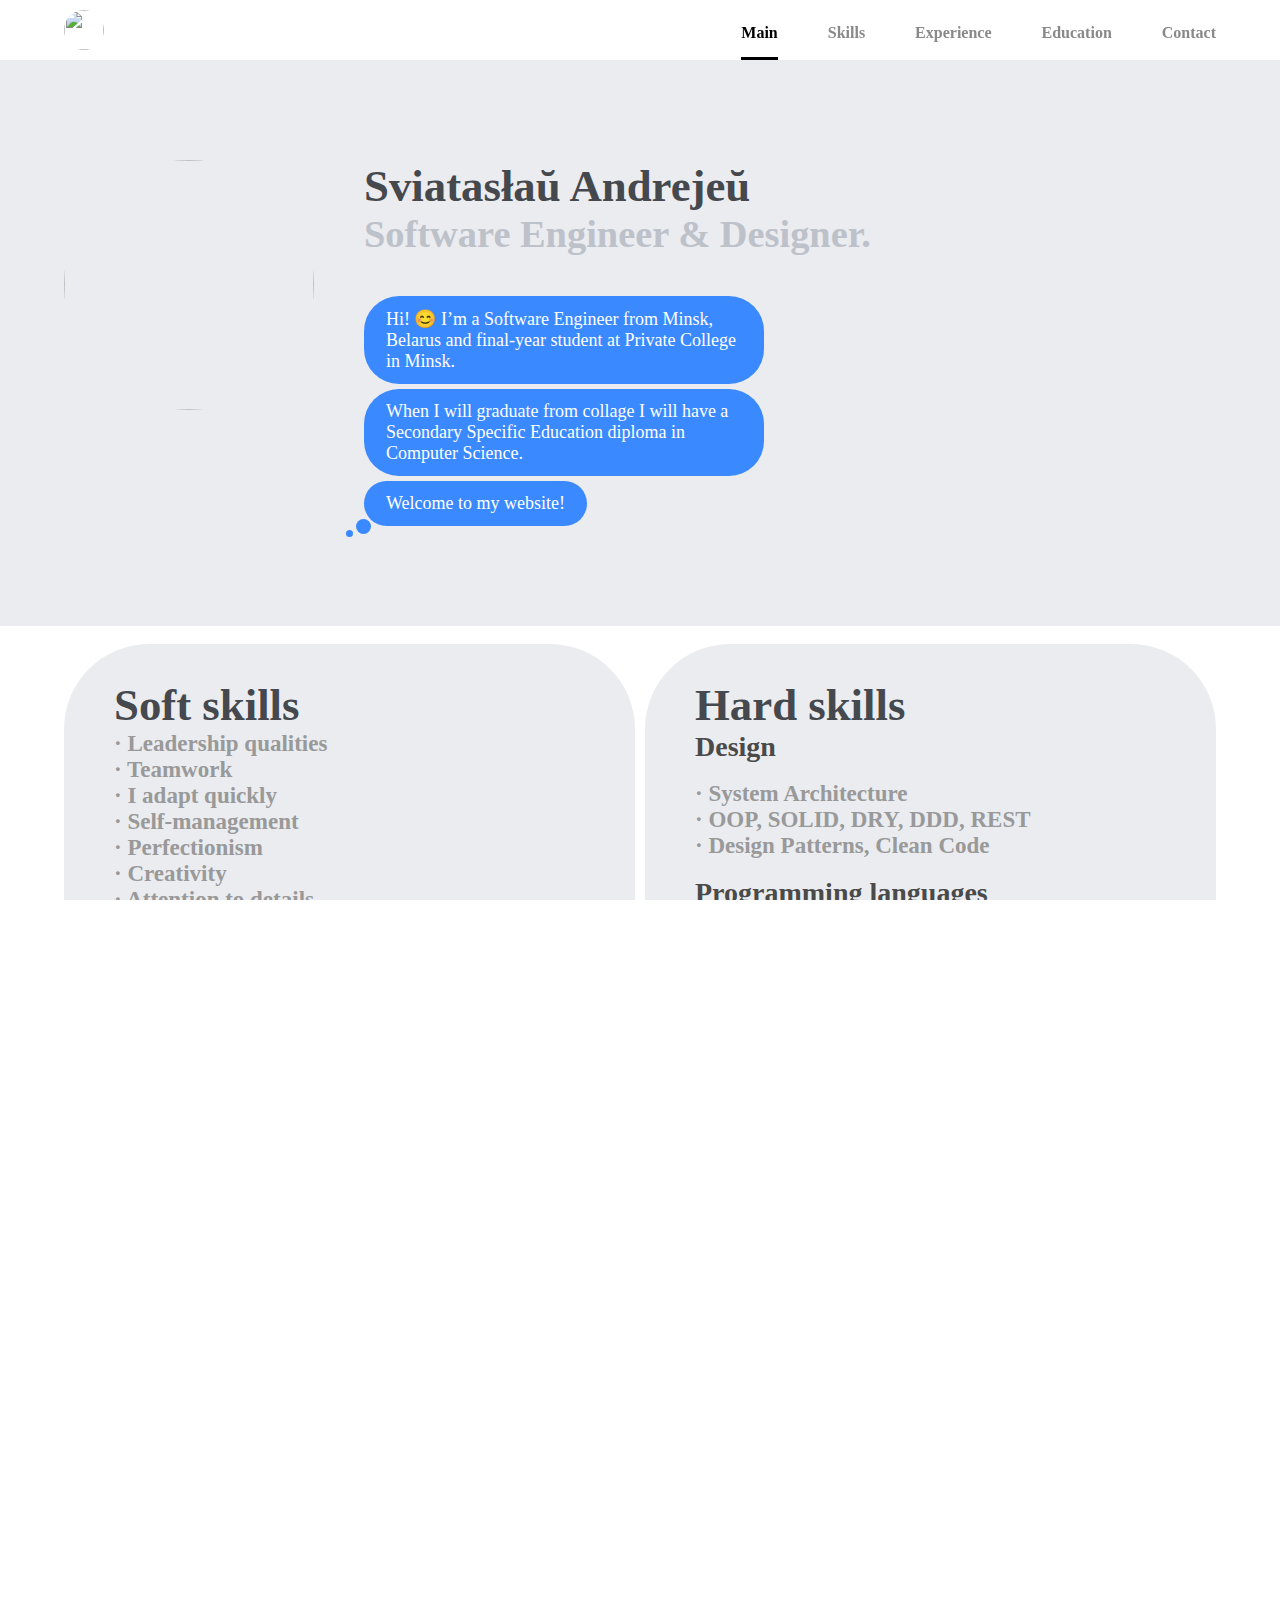
==== index.html @ df4bafb6 "!" ====
<!DOCTYPE html>
<html lang="en">
<head>
    <meta charset="UTF-8">
    <meta name="viewport" content="width=device-width, initial-scale=1.0">
    <title>Sviatasłaŭ Andrejeŭ — SWE & Designer</title>
    <link rel="stylesheet" href="./global/global.styles.css" />
    <link rel="stylesheet" href="./global/global.fonts.css" />
    <link rel="stylesheet" href="./global/global.colors.css" />
</head>
<body>
    <div class="menu" state="closed">
        <a href="#main" id="selected" onclick="OpenMenu()">Main</a>
        <a href="#skills" onclick="OpenMenu()">Skills</a>
        <a href="#experience" onclick="OpenMenu()">Experience</a>
        <a href="#education" onclick="OpenMenu()">Education</a>
        <a href="#contact" onclick="OpenMenu()">Contact</a>

        <div class="menu-button" state="closed" id="overflow" onclick="OpenMenu()">
            <div class="menu-button-line"></div>
            <div class="menu-button-line"></div>
        </div>
    </div>
    <div class="header-wrapper">
        <div class="paddings">
            <div class="header">
                <div class="title-wrapper">
                    <img src="./src/images/astynate-1.jpg" class="avatar" draggable="false" />
                    <h1 class="title">Sviatasłaŭ Andrejeŭ</h1>
                </div>
                <div class="navigation">
                    <a href="#main" id="selected">Main</a>
                    <a href="#skills">Skills</a>
                    <a href="#experience">Experience</a>
                    <a href="#education">Education</a>
                    <a href="#contact">Contact</a>
                </div>
                <div class="menu-button" state="closed" onclick="OpenMenu()">
                    <div class="menu-button-line"></div>
                    <div class="menu-button-line"></div>
                </div>
            </div>
        </div>
    </div>
    <div class="main" id="main">
        <div class="main-content-wrapper">
            <div class="paddings" type="avatar">
                <div class="main-content">
                    <div class="left">
                        <img src="./src/images/astynate-1.jpg" class="profile-photo" draggable="false" />
                    </div>
                    <div class="right">
                        <h1 class="main-title">Sviatasłaŭ Andrejeŭ</h1>
                        <h2 class="sub-title">Software Engineer & Designer.</h2>
                        <div class="messages">
                            <div class="message">
                                <span>Hi! 😊 I’m a Software Engineer from Minsk, Belarus and final-year student at Private College in Minsk.</span>
                            </div>
                            <div class="message">
                                <span>When I will graduate from collage I will have a 
                                    Secondary Specific Education diploma in Computer 
                                    Science.
                                </span>
                            </div>
                            <div class="message">
                                <div class="point"></div>
                                <div class="point"></div>
                                <span>Welcome to my website!</span>
                            </div>
                        </div>
                    </div>
                </div>
            </div>
        </div>
        <br>
        <div class="paddings" id="skills">
            <div class="separated-content">
                <div class="separated-content-items">
                    <div class="content">
                        <div class="text-wrapper">
                            <h1 class="main-title">Soft skills</h1>
                            <span class="paragraph">· Leadership qualities</span>
                            <span class="paragraph">· Teamwork</span>
                            <span class="paragraph">· I adapt quickly</span>
                            <span class="paragraph">· Self-management</span>
                            <span class="paragraph">· Perfectionism</span>
                            <span class="paragraph">· Creativity</span>
                            <span class="paragraph">· Attention to details</span>
                            <span class="paragraph">· Written communication</span>
                            <span class="paragraph">· Active listening</span>
                        </div>
                    </div>
                    <div class="content">
                        <div class="text-wrapper">
                            <h1 class="main-title">Languages</h1>
                            <span class="paragraph">· English — Duolinguo 90</span>
                            <span class="paragraph">· Belorussian — Native speaker</span>
                            <span class="paragraph">· Russian — Second language</span>
                        </div>
                    </div>
                    <div class="content" id="experience">
                        <div class="text-wrapper">
                            <img class="activity-logo" src="./src/images/instend.png" draggable="false" />
                            <h1 class="main-title">Instend</h1>
                            <span class="paragraph">Since October 2023 (1 Year)</span><br>
                            <span class="paragraph">My college diploma project. It’s service for storing and exchanging memories. I wrote it in React (JS) and ASP.NET (C#).</span><br>
                            <span class="paragraph">I developed all starting with logo and name and ending with MySQL entities relationship.</span><br>
                            <span class="paragraph">· Email Security System (two-factor)</span>
                            <span class="paragraph">· Auth with JWT RFC-7519 standard</span>
                            <span class="paragraph">· User Interface</span>
                            <span class="paragraph">· System Architecture </span>
                            <span class="paragraph">· Design database</span>
                            <span class="paragraph">· Design Client-Server interaction</span>
                            <span class="paragraph">· HTTP, SMPT, WEB-SOCKET</span>
                            <br>
                            <div class="slider-wrapper">
                                <div class="slider">
                                    <img src="./src/images/instend-one.png" draggable="false" />
                                    <img src="./src/images/login.png" draggable="false" />
                                    <img src="./src/images/login.png" draggable="false" />
                                    <img src="./src/images/login.png" draggable="false" />
                                </div>
                                <div class="slider-controls-wrapper">
                                </div>
                            </div>
                            <a href="https://github.com/astynate/Yexider-Cloud" class="external-link" target="_blank">
                                <img src="./src/images/link.png" class="link" />
                                <span>Visit</span>
                            </a>
                        </div>
                    </div>
                    <div class="content">
                        <div class="text-wrapper">
                            <img class="activity-logo" src="./src/images/cyra.png" draggable="false" />
                            <h1 class="main-title">Cyra LLM</h1>
                            <span class="paragraph">Since March 2024 (1 Month)</span><br>
                            <span class="paragraph">This project I’ve done just for study. It was code in python for Large Language Model (LLM) for text generation.</span>
                            <br>
                            <span class="paragraph">Also I've created a simple GAN model for image generation.</span>
                            <br>
                            <div class="slider-wrapper">
                                <div class="slider">
                                    <img src="./src/images/cyra-gan.png" draggable="false" />
                                </div>
                                <div class="slider-controls-wrapper">
                                </div>
                            </div>
                            <a href="https://github.com/astynate/Cyra-LLM" class="external-link" target="_blank">
                                <img src="./src/images/link.png" class="link" />
                                <span>Visit</span>
                            </a>
                        </div>
                    </div>
                    <div class="content">
                        <div class="text-wrapper">
                            <img class="activity-logo" src="./src/images/stanford-online.png" draggable="false" />
                            <h1 class="main-title">Course (ML)</h1>
                            <span class="paragraph">April 2, 2024</span>
                            <br>
                            <div class="slider-wrapper">
                                <div class="slider">
                                    <img src="./src/images/stanford-sertificate.png" draggable="false" />
                                </div>
                                <div class="slider-controls-wrapper">
                                </div>
                            </div>
                            <a href="https://www.coursera.org/account/accomplishments/verify/36DANW4F69E7" class="external-link" target="_blank">
                                <img src="./src/images/link.png" class="link" />
                                <span>Visit</span>
                            </a>
                        </div>
                    </div>
                    <div class="content">
                        <div class="text-wrapper">
                            <img class="activity-logo" src="./src/images/stepik.png" draggable="false" />
                            <h1 class="main-title">Python language</h1>
                            <span class="paragraph">April 8, 2023</span>
                            <br>
                            <div class="slider-wrapper">
                                <div class="slider">
                                    <img src="./src/images/stepik-sertificate.png" draggable="false" />
                                </div>
                                <div class="slider-controls-wrapper">
                                </div>
                            </div>
                            <a href="https://stepik.org/cert/2022770" class="external-link" target="_blank">
                                <img src="./src/images/link.png" class="link" />
                                <span>Visit</span>
                            </a>
                        </div>
                    </div>
                    <div class="content">
                        <div class="text-wrapper">
                            <img class="activity-logo" src="./src/images/hp-logo.png" draggable="false" />
                            <h1 class="main-title">Course (Data Science)</h1>
                            <span class="paragraph">September 1, 2024</span>
                            <br>
                            <div class="slider-wrapper">
                                <div class="slider">
                                    <img src="./src/images/hp-data-science-sertificate.png" draggable="false" />
                                </div>
                                <div class="slider-controls-wrapper">
                                </div>
                            </div>
                        </div>
                    </div>
                </div>
                <div class="separated-content-items">
                    <div class="content">
                        <div class="text-wrapper">
                            <h1 class="main-title">Hard skills</h1>
                            <span class="paragraph-title">Design</span><br> 
                            <span class="paragraph">· System Architecture</span> 
                            <span class="paragraph">· OOP, SOLID, DRY, DDD, REST</span> 
                            <span class="paragraph">· Design Patterns, Clean Code</span><br> 
                            <span class="paragraph-title">Programming languages</span><br> 
                            <span class="paragraph">· C++ [8 / 10]</span>
                            <span class="paragraph">· C# [10 / 10]</span>
                            <span class="paragraph">· Java [8 / 10]</span>
                            <span class="paragraph">· JavaScript [8 / 10]</span>
                            <span class="paragraph">· TypeScript [7 / 10]</span>
                            <span class="paragraph">· Python [8 / 10]</span>
                            <span class="paragraph">· MASM 32 [9 / 10]</span>
                            <span class="paragraph">· Dart [8 / 10]</span><br> 
                            <span class="paragraph-title">Technologies</span><br> 
                            <span class="paragraph">· React</span>
                            <span class="paragraph">· ASP.NET</span>
                            <span class="paragraph">· Flutter</span><br>
                            <span class="paragraph-title">Software Engineering Skills</span><br> 
                            <span class="paragraph">· Version control (GIT)</span>
                            <span class="paragraph">· Flutter</span><br>
                            <span class="paragraph-title">Math and statiscics</span><br> 
                            <span class="paragraph">· Statistical Analysis and Probability</span>
                            <span class="paragraph">· Machine learning</span>
                            <span class="paragraph">· Model Evaluation</span>
                            <span class="paragraph">· Generative AI</span>
                        </div>
                    </div>
                    <div class="content">
                        <div class="text-wrapper">
                            <img class="activity-logo" src="./src/images/itransition.png" draggable="false" />
                            <h1 class="main-title">SWE Intern</h1>
                            <!-- <span class="paragraph">Since September 6, 2024 (2 Month)</span><br> -->
                            <span class="paragraph">I worked as .NET Software Engineer Intern at Itransition Group in Minsk, Belarus.</span>
                        </div>
                    </div>
                    <div class="content">
                        <div class="text-wrapper">
                            <h1 class="main-title">Lighthouse</h1>
                            <span class="paragraph">Since May 2024 (3 Month)</span><br>
                            <span class="paragraph">Internal college team project. I was a Team Leader of team with 5 Software Engineers and 3 artists.</span>
                            <br>
                            <span class="paragraph">We don’t finish this project, because we don’t have enough time and have to write our diploma projects.</span>
                            <br>
                            <div class="slider-wrapper">
                                <div class="slider">
                                    <img src="./src/images/inventory.png" draggable="false" />
                                    <img src="./src/images/avoid-the-shadows-1.png" draggable="false" />
                                    <img src="./src/images/avoid-the-shadows-2.png" draggable="false" />
                                    <img src="./src/images/avoid-the-shadows-3.png" draggable="false" />
                                </div>
                                <div class="slider-controls-wrapper">
                                </div>
                            </div>
                            <a href="https://github.com/astynate/Lighthouse" class="external-link" target="_blank">
                                <img src="./src/images/link.png" class="link" />
                                <span>Visit</span>
                            </a>
                        </div>
                    </div>
                    <div class="content" id="education">
                        <div class="text-wrapper">
                            <!-- <img class="activity-logo" src="./src/images/minsk-busness-school.png" draggable="false" /> -->
                            <h1 class="main-title">Computer Science (SSE)</h1>
                            <span class="paragraph">Secondary Specific Education (4 years)</span><br>
                            <span class="paragraph">· Programming languages</span>
                            <span class="paragraph">· Algorithms</span>
                            <span class="paragraph">· Data structures</span>
                            <span class="paragraph">· System Architecture</span>
                            <span class="paragraph">· Design database</span>
                            <span class="paragraph">· Internet-protocols</span>
                            <span class="paragraph">· Soft skills</span>
                            <span class="paragraph">· English language</span>
                            <span class="paragraph">· Further Mathematics</span>
                            <span class="paragraph">· Math statistic</span>
                            <span class="paragraph">· Bussiness processes</span>
                            <span class="paragraph">· Computer Architecture</span>
                            <span class="paragraph">· Arithmetic and Logical Foundations of Computer Science</span>
                            <br>
                            <span class="paragraph">GPA 4.2 / 5.0</span>
                            <br>
                        </div>
                    </div>
                    <div class="content">
                        <div class="text-wrapper">
                            <img class="activity-logo" src="./src/images/national-taiwan-university.png" draggable="false" />
                            <h1 class="main-title">Programming for Business</h1>
                            <span class="paragraph">August 5, 2023</span>
                            <br>
                            <div class="slider-wrapper">
                                <div class="slider">
                                    <img src="./src/images/ntu-sertificate.jpeg" draggable="false" />
                                </div>
                                <div class="slider-controls-wrapper">
                                </div>
                            </div>
                            <a href="https://coursera.org/share/a52d69f4cf01e5f6e6db8bef42dfa814" class="external-link" target="_blank">
                                <img src="./src/images/link.png" class="link" />
                                <span>Visit</span>
                            </a>
                        </div>
                    </div>
                    <div class="content">
                        <div class="text-wrapper">
                            <img class="activity-logo" src="./src/images/hp-logo.png" draggable="false" />
                            <h1 class="main-title">Course (Agile)</h1>
                            <span class="paragraph">September 2, 2024</span>
                            <br>
                            <div class="slider-wrapper">
                                <div class="slider">
                                    <img src="./src/images/hp-agile-sertificate.png" draggable="false" />
                                </div>
                                <div class="slider-controls-wrapper">
                                </div>
                            </div>
                        </div>
                    </div>
                </div>
            </div>
            <br>
            <br>
        </div>
    </div>
    <div class="main-content-wrapper" id="contact">
        <div class="paddings" type="avatar">
            <div class="main-content">
                <div class="left">
                    <img src="./src/images/astynate-2.jpg" class="profile-photo" draggable="false" />
                </div>
                <div class="right" type="one">
                    <img class="gmail-logo" src="./src/images/gmail.png" draggable="false" />
                    <h1 class="main-title">Thanks for watching!</h1>
                    <h2 class="sub-title">I will be glad to chat with you 😊</h2>
                    <form class="contact-form" action="https://formsubmit.co/sicome.a.s@gmail.com" method="POST">
                        <div class="contact-form-header">
                            <input placeholder="Theme" type="text" name="name" />
                            <input placeholder="Email" type="email" name="email" />
                            <button type="submit">Send</button>
                        </div>
                        <textarea placeholder="Text message..." cols="80" rows="10" name="message"></textarea>
                    </form>
                </div>
                <div class="right" type="two">
                    <img class="gmail-logo" src="./src/images/gmail.png" draggable="false" />
                    <h1 class="main-title">Thanks for watching!</h1>
                    <h2 class="sub-title">I will be glad to chat with you 😊</h2>
                    <form class="contact-form" action="https://formsubmit.co/sicome.a.s@gmail.com" method="POST">
                        <div class="contact-form-header">
                            <input placeholder="Theme" type="text" name="name" />
                            <input placeholder="Email" type="email" name="email" />
                        </div>
                        <textarea placeholder="Text message..." cols="80" rows="10" name="message"></textarea>
                        <div class="contact-form-header">
                            <button type="submit">Send</button>
                        </div>
                    </form>
                </div>
            </div>
        </div>
    </div>
    <div class="paddings">
        <footer>
            <div class="social-networks">
                <a href="https://www.facebook.com/profile.php?id=61553222136930&locale=ru_RU" target=”_blank”>
                    <img src="./src/images/facebook.webp" class="social-network-image" draggable="false" />
                </a>
                <a href="https://www.instagram.com/astynate/" target=”_blank”>
                    <img src="./src/images/instagram.png" class="social-network-image" draggable="false" />
                </a>
                <a href="https://t.me/astynate" target=”_blank”>
                    <img src="./src/images/telegram.png" class="social-network-image" draggable="false" />
                </a>
                <a href="https://www.linkedin.com/in/sviatasłaŭ-andrejeŭ-07742a2b2" target=”_blank”>
                    <img src="./src/images/linkedin.webp" class="social-network-image" draggable="false" />
                </a>
                <a href="https://x.com/astynate_me" target=”_blank”>
                    <img src="./src/images/x.png" class="social-network-image" draggable="false" />
                </a>
                <a href="https://github.com/astynate" target=”_blank”>
                    <img src="./src/images/github.png" class="social-network-image" draggable="false" />
                </a>
            </div>
            <hr>
            <span class="copyright">© Andreev S., 2024 — Minsk, Belarus.</div>
        </footer>
    </div>
    <script src="./src/js/slider.js"></script>
    <script>
        document.querySelectorAll('a[href^="#"]').forEach(anchor => {
            anchor.addEventListener('click', function(e) {
                e.preventDefault();
    
                const targetId = this.getAttribute('href');
                const targetElement = document.querySelector(targetId);
                const elementPosition = targetElement.getBoundingClientRect().top;
                const offsetPosition = elementPosition + document.body.scrollTop - 60;
                
                document.querySelectorAll('a[href^="#"]').forEach(anchor => {
                    anchor.id = null;
                });

                anchor.id = 'selected';

                document.body.scrollTo({
                    top: offsetPosition,
                    behavior: 'smooth'
                });
            });
        });

        let isMenuOpen = false;

        const OpenMenu = () => {
            isMenuOpen = !isMenuOpen;

            let menuButtons = document.querySelectorAll('.menu-button');
            let menu = document.querySelector('.menu');

            const state = isMenuOpen ? 'opened' : 'closed';

            for (let button of menuButtons) {
                button.setAttribute('state', state);
            }

            menu.setAttribute('state', state);
        }
    </script>
</body>
</html
---- global/global.styles.css ----
.menu-button {
    display: none;
    flex-direction: column;
    grid-gap: 12px;
    height: 50px;
    width: 50px;
    margin-top: auto;
    margin-bottom: auto;
    justify-content: center;
    align-items: center;
    z-index: 3;
}

.menu-button[id="overflow"] {
    top: 10px;
    right: 10px;
    position: fixed;
}

.menu-button-line {
    height: 2px;
    width: 25px;
    background: #91959b;
    border-radius: 5px;
    transition: 0.25s ease;
}

.menu-button[state="opened"] .menu-button-line:nth-child(1) {
    transform: translateY(7px) rotate(45deg);
}

.menu-button[state="opened"] .menu-button-line:nth-child(2) {
    transform: translateY(-8px) rotate(-45deg);
}

.menu {
    height: 0svh;
    width: 100vw;
    background: white;
    position: fixed;
    top: 0px;
    left: 0;
    z-index: 2;
    display: flex;
    flex-direction: column;
    padding-left: 30px;
    padding-top: 30px;
    opacity: 0;
    grid-gap: 30px;
    transition: 0.5s ease;
    overflow: hidden;
}

.menu .menu-button {
    display: none;
}

.menu[state="opened"] .menu-button {
    display: flex;
}

.menu[state="opened"] {
    height: 100svh;
    opacity: 1;
}

.menu a { 
    font-size: 36px;
    font-weight: 800;
    text-decoration: none;
    color: #4A4A4A;
}
---- global/global.colors.css ----
* {
    margin: 0;
    padding: 0;
    box-sizing: border-box;
}

html, body {
    height: 100vh;
    width: 100vw;
    scroll-behavior: smooth;
    overflow-x: hidden;
}

.header-wrapper {
    width: 100vw;
    backdrop-filter: blur(20px);
    background: rgba(255, 255, 255, 0.631);
    position: sticky;
    top: 0;
    left: 0;
    z-index: 1;
}

.header {
    width: 100%;
    height: 60px;
    display: flex;
    margin-top: auto;
    justify-content: space-between;
}

body {
    overflow-y: scroll;
    overflow-x: hidden;
}

.avatar {
    height: 40px;
    width: 40px;
    border-radius: 100%;
    flex-shrink: 1;
}

.paddings {
    height: auto;
    width: 68vw;
    margin-left: auto;
    margin-right: auto;
}

.main-content-wrapper {
    height: fit-content;
    width: 100%;
    padding-top: 100px;
    padding-bottom: 100px;
    background: #EAECF0;
}

.main-content {
    display: flex;
}

.navigation {
    height: fit-content;
    width: fit-content;
    display: flex;
    grid-gap: 50px;
    flex-shrink: 1;
    margin-top: auto;
}

.navigation a {
    text-decoration: none;
    color: #898989;
    height: fit-content;
    width: fit-content;
    font-weight: 700;
    font-size: 16px;
    padding-bottom: 15px;
    border-bottom: 3px solid transparent;
}

.navigation a[id="selected"] {
    color: black;
    border-bottom: 3px solid black;
}

.content-wrapper {
    height: fit-content;
    width: 100%;
    overflow: hidden;
}

.title {
    display: none;
}

.title-wrapper {
    height: fit-content;
    width: fit-content;
    display: flex;
    align-items: center;
    grid-gap: 10px;
    flex-shrink: 1;
    margin-top: auto;
    margin-bottom: auto;
}

.content {
    height: fit-content;
    width: 100%;
    background: #EAECF0;
    border-radius: 85px;
    overflow: hidden;
}

.title {
    height: fit-content;
    width: fit-content;
    font-size: 18px;
}

.right {
    margin-left: 50px;
}

.left {
    height: fit-content;
    width: fit-content;
}

.profile-photo {
    height: 250px;
    width: 250px;
    object-fit: contain;
    border-radius: 100%;
}

.main-title {
    font-size: 3.5vw;
    font-weight: 700;
    color: #45484d;
    height: fit-content;
    width: fit-content;
}

.sub-title {
    font-size: 3vw;
    color: #bdc1c9;
}

.messages {
    margin-top: 40px;
    display: flex;
    flex-direction: column;
    grid-gap: 5px;
}

.message {
    width: fit-content;
    background: #3A89FF;
    color: white;
    font-weight: 500;
    font-size: clamp(18px, 2vw, 24px);
    max-width: 650px;
    border-radius: 35px;
    padding: 12px 22px;
    position: relative;
}

.point {
    position: absolute;
    background: #3A89FF;
    border-radius: 100%;
}

.point:nth-child(1) {
    height: 15px;
    width: 15px;
    bottom: -8px;
    left: -8px;
}

.point:nth-child(2) {
    height: 7px;
    width: 7px;
    bottom: -11px;
    left: -18px;
}

.separated-content {
    height: 100%;
    width: 100%;
    display: grid;
    grid-template-columns: repeat(2, 1fr);
    grid-gap: 10px;
}

.separated-content-items {
    display: flex;
    flex-direction: column;
    grid-gap: 10px;
}

.text-wrapper {
    height: 100%;
    width: 100%;
    padding: 35px 50px;
    overflow-y: scroll;
    display: flex;
    flex-direction: column;
}

.text-wrapper::-webkit-scrollbar {
    display: none;
}

.paragraph {
    font-size: clamp(16px, 2vw, 23px);
    font-weight: 600;
    color: #999999;
}

.paragraph-title {
    font-size: clamp(18px, 2.2vw, 28px);
    font-weight: 700;;
    color: #4A4A4A;
}

.experience {
    display: grid;
    grid-template-columns: repeat(3, 1fr);
    grid-gap: 10px;
}

.activity-logo {
    height: 90px;
    width: fit-content;
    object-fit: contain;
}

.slider {
    height: auto;
    width: 100%;
    display: flex;
    overflow-y: hidden;
    overflow-x: scroll;
    flex-wrap: nowrap;
    border-radius: 20px;
}

.slider::-webkit-scrollbar {
    display: none;
}

.slider img {
    height: auto;
    width: 100%;
}

.sub-content-wrapper {
    width: 70vw;
    margin-left: auto;
    margin-right: auto;
}

.slider-controls-wrapper {
    display: flex;
    grid-gap: 10px;
    width: 100%;
    justify-content: center;
    margin-top: 20px;
}

.slider-point {
    height: 15px;
    width: 15px;
    border-radius: 100%;
    background: #9ca4aa;
    cursor: pointer;
}

.slider-point:hover {
    transform: scale(120%);
    background: rgb(91, 95, 103);
}

.slider-point[state="active"] {
    background: rgb(34, 37, 43);
}

.gmail-logo {
    height: auto;
    width: 70px;
}

.contact-form {
    height: 350px;
    width: 700px;
    display: flex;
    flex-direction: column;
    grid-gap: 5px;
    margin-top: 20px;
}

.contact-form-header {
    display: flex;
    grid-gap: 5px;
}

.right[type="two"] .contact-form {
    width: 80%;
}

.right[type="two"] .contact-form-header {
    display: flex;
    flex-direction: column;
    grid-gap: 5px;
}

.right[type="one"] {
    display: block;
}

.right[type="two"] {
    display: none;
}

.contact-form-header input {
    width: 100%;
    height: 100%;
}

.contact-form-header button {
    padding: 15px 20px;
    border-radius: 15px;
    border: none;
    outline: none;
    color: white;
    background: #3284FF;
    font-weight: 600;
    font-size: 18px;
    cursor: pointer;
}

.contact-form textarea {
    resize: none;
    background: white;
    height: 100%;
    width: 100%;
}

.contact-form-header input, .contact-form textarea {
    border: none;
    outline: none;
    padding: 15px 20px;
    font-size: 18px;
    border-radius: 15px;
    font-weight: 600;
    font-family: 'Open Sans', sans-serif;
}

.copyright {
    padding: 10px 0px;
    text-align: center;
    color: #B9C1CC;
}

footer {
    height: auto;
    display: flex;
    flex-direction: column;
}

.social-networks {
    padding: 20px 0px;
    user-select: none;
    display: flex;
    grid-gap: 15px;
    justify-content: center;
}

.social-network-image {
    height: 30px;
}

hr {
    height: 1px;
    background: #B9C5CD;
    border: none;
}

.external-link {
    height: fit-content;
    width: fit-content;
    padding: 15px 20px;
    background: #3284FF;
    border-radius: 30px;
    display: flex;
    align-items: center;
    grid-gap: 5px;
    text-decoration: none;
}

.external-link img {
    height: 18px;
    width: 18px;
    object-fit: contain;
    filter: invert(100%);
}

.external-link span {
    color: white;
    font-weight: 500;
    font-size: 18px;
}

@media (max-width: 1300px) {    
    .paddings {
        width: 90vw;
    }

    .message {
        max-width: 400px;
        font-size: 18px;
    }

    .activity-logo {
        height: 70px;
    }

    .gmail-logo {
        width: 45px;
    }

    .contact-form {
        width: 600px;
    }
}

@media (max-width: 1100px) { 
    .external-link{
        padding: 12px 18px;
    }
    
    .external-link image {
        height: 16px;
        width: 16px;
    }

    .external-link span {
        font-size: 16px;
    }

    .right[type="two"] {
        display: block;
    }

    .right[type="one"] {
        display: none;
    }
}

@media (max-width: 950px) {    
    .paddings {
        width: 95vw;
    }
}

@media (max-width: 850px) {    
    .message {
        max-width: 350px;
        font-size: 16px;
    }

    .profile-photo {
        height: 200px;
        width: 200px;
    }

    .main-content-wrapper {
        padding-top: 50px;
        padding-bottom: 50px;
    }

    .content {
        border-radius: 50px;
    }

    .text-wrapper {
        padding: 25px 30px;
    }

    .activity-logo {
        height: 60px;
    }
}

@media (max-width: 620px) { 
    .separated-content {
        display: flex;
        flex-direction: column;
    }

    .main-content {
        display: flex;
        flex-direction: column;
    }

    .profile-photo {
        height: 35%;
        width: 35%;
        border-radius: 100%;
        margin-left: 20px;
    }

    .main-content-wrapper {
        padding-top: 25px;
    }

    .main-title {
        font-size: 36px;
    }

    .sub-title {
        font-size: 32px;
    }

    .right {
        margin-left: 4vw;
        margin-right: 4vw;
        margin-top: 2vw;
    }

    .paddings[type="avatar"] {
        width: 100vw !important;
    }

    .messages {
        margin-top: 20px;
        margin-left: 20px;
    }

    .message {
        font-size: 18px;
    }

    .paragraph {
        font-size: 21px;
    }
}

@media (max-width: 650px) { 
    .navigation {
        display: none;
    }

    .menu-button {
        display: flex;
    }

    .title {
        display: block;
    }
}
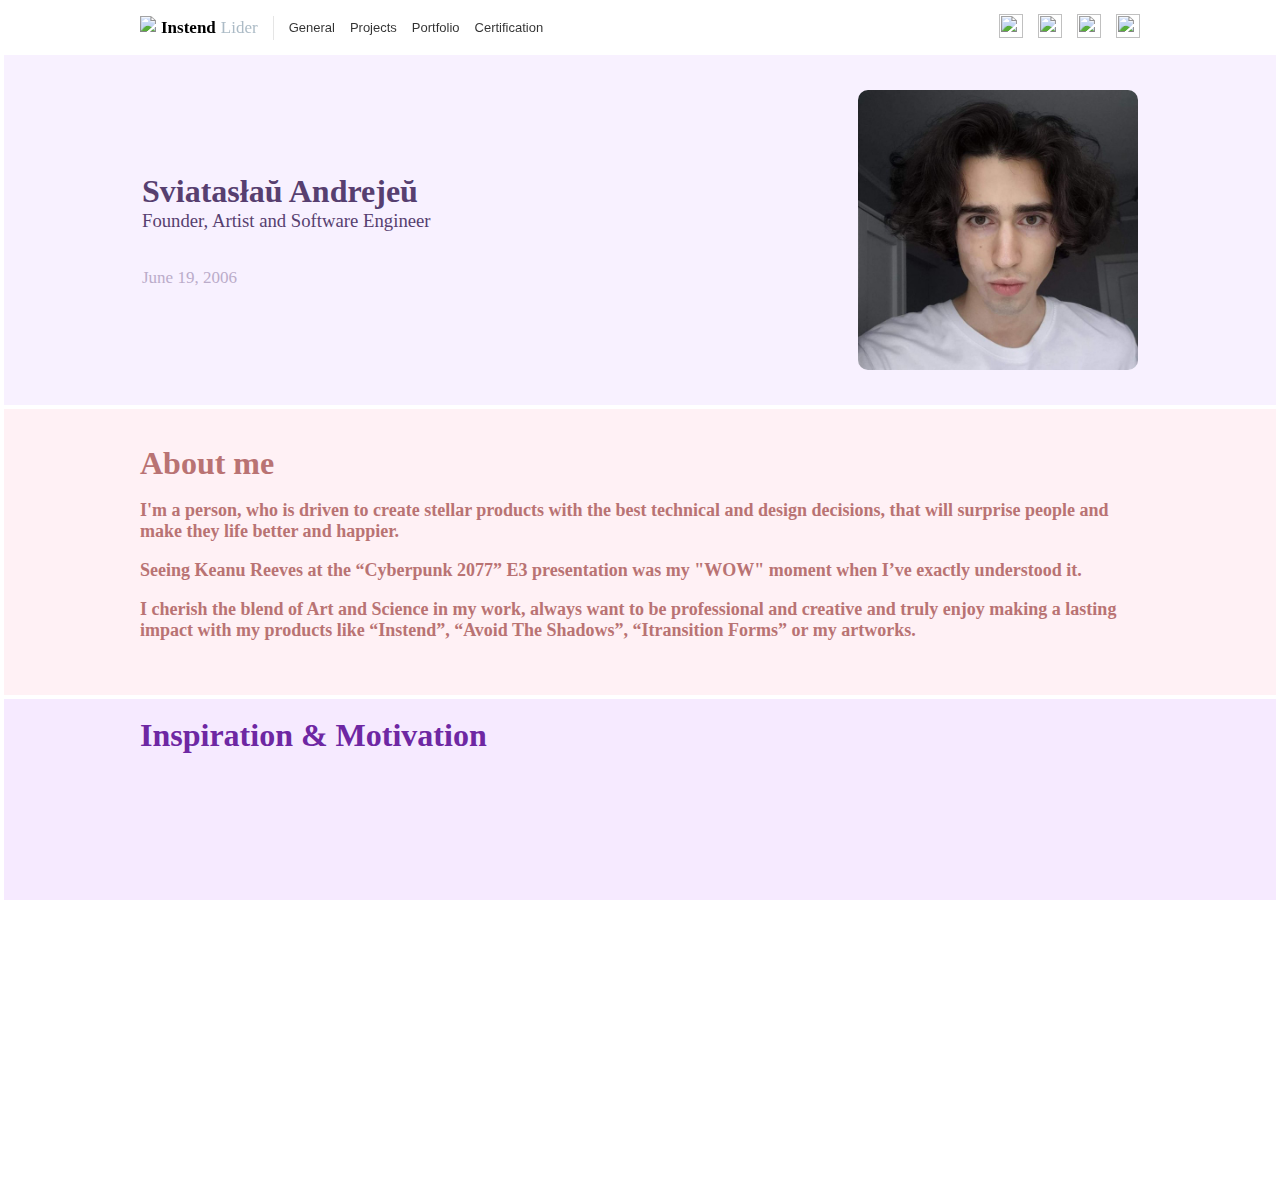
==== commit dbf9612c: "Design was changed" ====
--- a/index.html
+++ b/index.html
@@ -3,437 +3,161 @@
 <head>
     <meta charset="UTF-8">
     <meta name="viewport" content="width=device-width, initial-scale=1.0">
-    <title>Sviatasłaŭ Andrejeŭ — SWE & Designer</title>
+    <title>Instend Lider</title>
     <link rel="stylesheet" href="./global/global.styles.css" />
     <link rel="stylesheet" href="./global/global.fonts.css" />
     <link rel="stylesheet" href="./global/global.colors.css" />
+    <link rel="stylesheet" href="./src/styles/header.css" />
+    <link rel="stylesheet" href="./src/styles/index.css" />
 </head>
 <body>
-    <div class="menu" state="closed">
-        <a href="#main" id="selected" onclick="OpenMenu()">Main</a>
-        <a href="#skills" onclick="OpenMenu()">Skills</a>
-        <a href="#experience" onclick="OpenMenu()">Experience</a>
-        <a href="#education" onclick="OpenMenu()">Education</a>
-        <a href="#contact" onclick="OpenMenu()">Contact</a>
-
-        <div class="menu-button" state="closed" id="overflow" onclick="OpenMenu()">
-            <div class="menu-button-line"></div>
-            <div class="menu-button-line"></div>
-        </div>
-    </div>
     <div class="header-wrapper">
-        <div class="paddings">
+        <div class="sub-paddings">
             <div class="header">
-                <div class="title-wrapper">
-                    <img src="./src/images/astynate-1.jpg" class="avatar" draggable="false" />
-                    <h1 class="title">Sviatasłaŭ Andrejeŭ</h1>
-                </div>
-                <div class="navigation">
-                    <a href="#main" id="selected">Main</a>
-                    <a href="#skills">Skills</a>
-                    <a href="#experience">Experience</a>
-                    <a href="#education">Education</a>
-                    <a href="#contact">Contact</a>
-                </div>
-                <div class="menu-button" state="closed" onclick="OpenMenu()">
+                <div class="menu-button" state="closed" onclick="changeMenuState()">
                     <div class="menu-button-line"></div>
                     <div class="menu-button-line"></div>
+                    <div class="menu-button-line"></div>
+                </div>
+                <div class="left">
+                    <div class="title-wrapper">
+                        <img draggable="false" src="./src/images/instend.png" class="logo" />
+                        <h1 class="title">Instend</h1>
+                        <span>Lider</span>
+                    </div>
+                    <div class="navigation">
+                        <a href="index.html" id="selected">General</a>
+                        <a href="projects.html">Projects</a>
+                        <a href="portfolio.html">Portfolio</a>
+                        <a href="certification.html">Certification</a>
+                    </div>
+                </div>
+                <div class="links">
+                    <a href="https://www.facebook.com/profile.php?id=61553222136930&locale=ru_RU" target=”_blank”>
+                        <img src="./src/images/facebook.webp" class="social-network-image" draggable="false" />
+                    </a>
+                    <a href="https://www.instagram.com/astynate/" target=”_blank”>
+                        <img src="./src/images/instagram.png" class="social-network-image" draggable="false" />
+                    </a>
+                    <a href="https://www.linkedin.com/in/sviatasłaŭ-andrejeŭ-07742a2b2" target=”_blank”>
+                        <img src="./src/images/linkedin.webp" class="social-network-image" draggable="false" />
+                    </a>
+                    <a href="https://github.com/astynate" target=”_blank”>
+                        <img src="./src/images/github.png" class="social-network-image" draggable="false" />
+                    </a>
                 </div>
             </div>
         </div>
     </div>
-    <div class="main" id="main">
-        <div class="main-content-wrapper">
-            <div class="paddings" type="avatar">
-                <div class="main-content">
-                    <div class="left">
-                        <img src="./src/images/astynate-1.jpg" class="profile-photo" draggable="false" />
+    <div class="menu">
+        <div class="close-menu-button" state="closed" onclick="changeMenuState()">
+            <div class="menu-button-line"></div>
+            <div class="menu-button-line"></div>
+        </div>
+        <br>
+        <br>
+        <a href="index.html"><h1>General</h1></a>
+        <a href="projects.html"><h1>Projects</h1></a>
+        <a href="portfolio.html"><h1>Portfolio</h1></a>
+        <a href="certification.html"><h1>Certification</h1></a>
+        <br>
+        <a href="https://www.facebook.com/profile.php?id=61553222136930&locale=ru_RU" target=”_blank”>
+            <img src="./src/images/facebook.webp" style="height: 40px; width: 40px;" class="social-network-image" draggable="false" />
+        </a>
+        <br>
+        <a href="https://www.instagram.com/astynate/" target=”_blank”>
+            <img src="./src/images/instagram.png" style="height: 40px; width: 40px;" class="social-network-image" draggable="false" />
+        </a>
+        <br>
+        <a href="https://www.linkedin.com/in/sviatasłaŭ-andrejeŭ-07742a2b2" target=”_blank”>
+            <img src="./src/images/linkedin.webp" style="height: 40px; width: 40px;" class="social-network-image" draggable="false" />
+        </a>
+        <br>
+        <a href="https://github.com/astynate" target=”_blank”>
+            <img src="./src/images/github.png" style="height: 40px; width: 40px;" class="social-network-image" draggable="false" />
+        </a>
+    </div>
+    <div class="margins">
+        <div class="main-wrapper" style="background: #F8F1FF; padding-top: 0px;">
+            <div class="sub-paddings">
+                <div class="two-columns profile">
+                    <div class="left-column">
+                        <h1 style="color: #573F70;">Sviatasłaŭ Andrejeŭ</h1>
+                        <h3 style="color: #573F70;">Founder, Artist and Software Engineer</h3>
+                        <br id="not-necessary">
+                        <br id="not-necessary">
+                        <span id="not-necessary" style="color: #BBACCA;">June 19, 2006</span>
                     </div>
-                    <div class="right">
-                        <h1 class="main-title">Sviatasłaŭ Andrejeŭ</h1>
-                        <h2 class="sub-title">Software Engineer & Designer.</h2>
-                        <div class="messages">
-                            <div class="message">
-                                <span>Hi! 😊 I’m a Software Engineer from Minsk, Belarus and final-year student at Private College in Minsk.</span>
-                            </div>
-                            <div class="message">
-                                <span>When I will graduate from collage I will have a 
-                                    Secondary Specific Education diploma in Computer 
-                                    Science.
-                                </span>
-                            </div>
-                            <div class="message">
-                                <div class="point"></div>
-                                <div class="point"></div>
-                                <span>Welcome to my website!</span>
-                            </div>
-                        </div>
+                    <div class="right-column">
+                        <img draggable="false" src="./src/images/astynate-main-photo.jpg" />
                     </div>
                 </div>
             </div>
         </div>
-        <br>
-        <div class="paddings" id="skills">
-            <div class="separated-content">
-                <div class="separated-content-items">
-                    <div class="content">
-                        <div class="text-wrapper">
-                            <h1 class="main-title">Soft skills</h1>
-                            <span class="paragraph">· Leadership qualities</span>
-                            <span class="paragraph">· Teamwork</span>
-                            <span class="paragraph">· I adapt quickly</span>
-                            <span class="paragraph">· Self-management</span>
-                            <span class="paragraph">· Perfectionism</span>
-                            <span class="paragraph">· Creativity</span>
-                            <span class="paragraph">· Attention to details</span>
-                            <span class="paragraph">· Written communication</span>
-                            <span class="paragraph">· Active listening</span>
-                        </div>
-                    </div>
-                    <div class="content">
-                        <div class="text-wrapper">
-                            <h1 class="main-title">Languages</h1>
-                            <span class="paragraph">· English — Duolinguo 90</span>
-                            <span class="paragraph">· Belorussian — Native speaker</span>
-                            <span class="paragraph">· Russian — Second language</span>
-                        </div>
-                    </div>
-                    <div class="content" id="experience">
-                        <div class="text-wrapper">
-                            <img class="activity-logo" src="./src/images/instend.png" draggable="false" />
-                            <h1 class="main-title">Instend</h1>
-                            <span class="paragraph">Since October 2023 (1 Year)</span><br>
-                            <span class="paragraph">My college diploma project. It’s service for storing and exchanging memories. I wrote it in React (JS) and ASP.NET (C#).</span><br>
-                            <span class="paragraph">I developed all starting with logo and name and ending with MySQL entities relationship.</span><br>
-                            <span class="paragraph">· Email Security System (two-factor)</span>
-                            <span class="paragraph">· Auth with JWT RFC-7519 standard</span>
-                            <span class="paragraph">· User Interface</span>
-                            <span class="paragraph">· System Architecture </span>
-                            <span class="paragraph">· Design database</span>
-                            <span class="paragraph">· Design Client-Server interaction</span>
-                            <span class="paragraph">· HTTP, SMPT, WEB-SOCKET</span>
-                            <br>
-                            <div class="slider-wrapper">
-                                <div class="slider">
-                                    <img src="./src/images/instend-one.png" draggable="false" />
-                                    <img src="./src/images/login.png" draggable="false" />
-                                    <img src="./src/images/login.png" draggable="false" />
-                                    <img src="./src/images/login.png" draggable="false" />
-                                </div>
-                                <div class="slider-controls-wrapper">
-                                </div>
-                            </div>
-                            <a href="https://github.com/astynate/Yexider-Cloud" class="external-link" target="_blank">
-                                <img src="./src/images/link.png" class="link" />
-                                <span>Visit</span>
-                            </a>
-                        </div>
-                    </div>
-                    <div class="content">
-                        <div class="text-wrapper">
-                            <img class="activity-logo" src="./src/images/cyra.png" draggable="false" />
-                            <h1 class="main-title">Cyra LLM</h1>
-                            <span class="paragraph">Since March 2024 (1 Month)</span><br>
-                            <span class="paragraph">This project I’ve done just for study. It was code in python for Large Language Model (LLM) for text generation.</span>
-                            <br>
-                            <span class="paragraph">Also I've created a simple GAN model for image generation.</span>
-                            <br>
-                            <div class="slider-wrapper">
-                                <div class="slider">
-                                    <img src="./src/images/cyra-gan.png" draggable="false" />
-                                </div>
-                                <div class="slider-controls-wrapper">
-                                </div>
-                            </div>
-                            <a href="https://github.com/astynate/Cyra-LLM" class="external-link" target="_blank">
-                                <img src="./src/images/link.png" class="link" />
-                                <span>Visit</span>
-                            </a>
-                        </div>
-                    </div>
-                    <div class="content">
-                        <div class="text-wrapper">
-                            <img class="activity-logo" src="./src/images/stanford-online.png" draggable="false" />
-                            <h1 class="main-title">Course (ML)</h1>
-                            <span class="paragraph">April 2, 2024</span>
-                            <br>
-                            <div class="slider-wrapper">
-                                <div class="slider">
-                                    <img src="./src/images/stanford-sertificate.png" draggable="false" />
-                                </div>
-                                <div class="slider-controls-wrapper">
-                                </div>
-                            </div>
-                            <a href="https://www.coursera.org/account/accomplishments/verify/36DANW4F69E7" class="external-link" target="_blank">
-                                <img src="./src/images/link.png" class="link" />
-                                <span>Visit</span>
-                            </a>
-                        </div>
-                    </div>
-                    <div class="content">
-                        <div class="text-wrapper">
-                            <img class="activity-logo" src="./src/images/stepik.png" draggable="false" />
-                            <h1 class="main-title">Python language</h1>
-                            <span class="paragraph">April 8, 2023</span>
-                            <br>
-                            <div class="slider-wrapper">
-                                <div class="slider">
-                                    <img src="./src/images/stepik-sertificate.png" draggable="false" />
-                                </div>
-                                <div class="slider-controls-wrapper">
-                                </div>
-                            </div>
-                            <a href="https://stepik.org/cert/2022770" class="external-link" target="_blank">
-                                <img src="./src/images/link.png" class="link" />
-                                <span>Visit</span>
-                            </a>
-                        </div>
-                    </div>
-                    <div class="content">
-                        <div class="text-wrapper">
-                            <img class="activity-logo" src="./src/images/hp-logo.png" draggable="false" />
-                            <h1 class="main-title">Course (Data Science)</h1>
-                            <span class="paragraph">September 1, 2024</span>
-                            <br>
-                            <div class="slider-wrapper">
-                                <div class="slider">
-                                    <img src="./src/images/hp-data-science-sertificate.png" draggable="false" />
-                                </div>
-                                <div class="slider-controls-wrapper">
-                                </div>
-                            </div>
-                        </div>
-                    </div>
+        <div class="main-wrapper" style="background: #FFF1F5;">
+            <div class="sub-paddings">
+                <br>
+                <br>
+                <h1 style="color: #B97373;">About me</h1>
+                <br>
+                <span class="paragraph" style="color: #B97373;">I'm a person, who is driven to create stellar products with the best technical and design decisions, that will surprise people and make they life better and happier. </span>
+                <br>
+                <br>
+                <span class="paragraph" style="color: #B97373;">Seeing Keanu Reeves at the “Cyberpunk 2077” E3 presentation was my "WOW" moment when I’ve exactly understood it.</span>
+                <br>
+                <br>
+                <span class="paragraph" style="color: #B97373;">I cherish the blend of Art and Science in my work, always want to be professional and creative and truly enjoy making a lasting impact with my products like “Instend”, “Avoid The Shadows”, “Itransition Forms” or my artworks.</span>
+                <br>
+                <br>
+                <br>
+                <br>
+            </div>
+        </div>
+        <div class="main-wrapper" style="background: #F6EAFF; overflow-y: hidden; overflow-x: hidden;">
+            <div class="sub-paddings">
+                <br>
+                <h1 style="color: #6E27A3;">Inspiration & Motivation</h1>
+                <br>
+                <div class="videos">
+                    <iframe 
+                        src="https://www.youtube.com/embed/VWGUCoBpyLk"
+                        allowfullscreen="allowfullscreen"
+                        mozallowfullscreen="mozallowfullscreen" 
+                        msallowfullscreen="msallowfullscreen" 
+                        oallowfullscreen="oallowfullscreen" 
+                        webkitallowfullscreen="webkitallowfullscreen"
+                    ></iframe>
+                    <iframe 
+                        src="https://www.youtube.com/embed/TX9qSaGXFyg"
+                        allowfullscreen="allowfullscreen"
+                        mozallowfullscreen="mozallowfullscreen" 
+                        msallowfullscreen="msallowfullscreen" 
+                        oallowfullscreen="oallowfullscreen" 
+                        webkitallowfullscreen="webkitallowfullscreen"
+                    ></iframe>
+                    <iframe 
+                        src="https://www.youtube.com/embed/MnrJzXM7a6o"
+                        allowfullscreen="allowfullscreen"
+                        mozallowfullscreen="mozallowfullscreen" 
+                        msallowfullscreen="msallowfullscreen" 
+                        oallowfullscreen="oallowfullscreen" 
+                        webkitallowfullscreen="webkitallowfullscreen"
+                    ></iframe>
+                    <iframe 
+                        src="https://www.youtube.com/embed/2-w4Dh_oBis"
+                        allowfullscreen="allowfullscreen"
+                        mozallowfullscreen="mozallowfullscreen" 
+                        msallowfullscreen="msallowfullscreen" 
+                        oallowfullscreen="oallowfullscreen" 
+                        webkitallowfullscreen="webkitallowfullscreen"
+                    ></iframe>
                 </div>
-                <div class="separated-content-items">
-                    <div class="content">
-                        <div class="text-wrapper">
-                            <h1 class="main-title">Hard skills</h1>
-                            <span class="paragraph-title">Design</span><br> 
-                            <span class="paragraph">· System Architecture</span> 
-                            <span class="paragraph">· OOP, SOLID, DRY, DDD, REST</span> 
-                            <span class="paragraph">· Design Patterns, Clean Code</span><br> 
-                            <span class="paragraph-title">Programming languages</span><br> 
-                            <span class="paragraph">· C++ [8 / 10]</span>
-                            <span class="paragraph">· C# [10 / 10]</span>
-                            <span class="paragraph">· Java [8 / 10]</span>
-                            <span class="paragraph">· JavaScript [8 / 10]</span>
-                            <span class="paragraph">· TypeScript [7 / 10]</span>
-                            <span class="paragraph">· Python [8 / 10]</span>
-                            <span class="paragraph">· MASM 32 [9 / 10]</span>
-                            <span class="paragraph">· Dart [8 / 10]</span><br> 
-                            <span class="paragraph-title">Technologies</span><br> 
-                            <span class="paragraph">· React</span>
-                            <span class="paragraph">· ASP.NET</span>
-                            <span class="paragraph">· Flutter</span><br>
-                            <span class="paragraph-title">Software Engineering Skills</span><br> 
-                            <span class="paragraph">· Version control (GIT)</span>
-                            <span class="paragraph">· Flutter</span><br>
-                            <span class="paragraph-title">Math and statiscics</span><br> 
-                            <span class="paragraph">· Statistical Analysis and Probability</span>
-                            <span class="paragraph">· Machine learning</span>
-                            <span class="paragraph">· Model Evaluation</span>
-                            <span class="paragraph">· Generative AI</span>
-                        </div>
-                    </div>
-                    <div class="content">
-                        <div class="text-wrapper">
-                            <img class="activity-logo" src="./src/images/itransition.png" draggable="false" />
-                            <h1 class="main-title">SWE Intern</h1>
-                            <!-- <span class="paragraph">Since September 6, 2024 (2 Month)</span><br> -->
-                            <span class="paragraph">I worked as .NET Software Engineer Intern at Itransition Group in Minsk, Belarus.</span>
-                        </div>
-                    </div>
-                    <div class="content">
-                        <div class="text-wrapper">
-                            <h1 class="main-title">Lighthouse</h1>
-                            <span class="paragraph">Since May 2024 (3 Month)</span><br>
-                            <span class="paragraph">Internal college team project. I was a Team Leader of team with 5 Software Engineers and 3 artists.</span>
-                            <br>
-                            <span class="paragraph">We don’t finish this project, because we don’t have enough time and have to write our diploma projects.</span>
-                            <br>
-                            <div class="slider-wrapper">
-                                <div class="slider">
-                                    <img src="./src/images/inventory.png" draggable="false" />
-                                    <img src="./src/images/avoid-the-shadows-1.png" draggable="false" />
-                                    <img src="./src/images/avoid-the-shadows-2.png" draggable="false" />
-                                    <img src="./src/images/avoid-the-shadows-3.png" draggable="false" />
-                                </div>
-                                <div class="slider-controls-wrapper">
-                                </div>
-                            </div>
-                            <a href="https://github.com/astynate/Lighthouse" class="external-link" target="_blank">
-                                <img src="./src/images/link.png" class="link" />
-                                <span>Visit</span>
-                            </a>
-                        </div>
-                    </div>
-                    <div class="content" id="education">
-                        <div class="text-wrapper">
-                            <!-- <img class="activity-logo" src="./src/images/minsk-busness-school.png" draggable="false" /> -->
-                            <h1 class="main-title">Computer Science (SSE)</h1>
-                            <span class="paragraph">Secondary Specific Education (4 years)</span><br>
-                            <span class="paragraph">· Programming languages</span>
-                            <span class="paragraph">· Algorithms</span>
-                            <span class="paragraph">· Data structures</span>
-                            <span class="paragraph">· System Architecture</span>
-                            <span class="paragraph">· Design database</span>
-                            <span class="paragraph">· Internet-protocols</span>
-                            <span class="paragraph">· Soft skills</span>
-                            <span class="paragraph">· English language</span>
-                            <span class="paragraph">· Further Mathematics</span>
-                            <span class="paragraph">· Math statistic</span>
-                            <span class="paragraph">· Bussiness processes</span>
-                            <span class="paragraph">· Computer Architecture</span>
-                            <span class="paragraph">· Arithmetic and Logical Foundations of Computer Science</span>
-                            <br>
-                            <span class="paragraph">GPA 4.2 / 5.0</span>
-                            <br>
-                        </div>
-                    </div>
-                    <div class="content">
-                        <div class="text-wrapper">
-                            <img class="activity-logo" src="./src/images/national-taiwan-university.png" draggable="false" />
-                            <h1 class="main-title">Programming for Business</h1>
-                            <span class="paragraph">August 5, 2023</span>
-                            <br>
-                            <div class="slider-wrapper">
-                                <div class="slider">
-                                    <img src="./src/images/ntu-sertificate.jpeg" draggable="false" />
-                                </div>
-                                <div class="slider-controls-wrapper">
-                                </div>
-                            </div>
-                            <a href="https://coursera.org/share/a52d69f4cf01e5f6e6db8bef42dfa814" class="external-link" target="_blank">
-                                <img src="./src/images/link.png" class="link" />
-                                <span>Visit</span>
-                            </a>
-                        </div>
-                    </div>
-                    <div class="content">
-                        <div class="text-wrapper">
-                            <img class="activity-logo" src="./src/images/hp-logo.png" draggable="false" />
-                            <h1 class="main-title">Course (Agile)</h1>
-                            <span class="paragraph">September 2, 2024</span>
-                            <br>
-                            <div class="slider-wrapper">
-                                <div class="slider">
-                                    <img src="./src/images/hp-agile-sertificate.png" draggable="false" />
-                                </div>
-                                <div class="slider-controls-wrapper">
-                                </div>
-                            </div>
-                        </div>
-                    </div>
-                </div>
-            </div>
-            <br>
-            <br>
-        </div>
-    </div>
-    <div class="main-content-wrapper" id="contact">
-        <div class="paddings" type="avatar">
-            <div class="main-content">
-                <div class="left">
-                    <img src="./src/images/astynate-2.jpg" class="profile-photo" draggable="false" />
-                </div>
-                <div class="right" type="one">
-                    <img class="gmail-logo" src="./src/images/gmail.png" draggable="false" />
-                    <h1 class="main-title">Thanks for watching!</h1>
-                    <h2 class="sub-title">I will be glad to chat with you 😊</h2>
-                    <form class="contact-form" action="https://formsubmit.co/sicome.a.s@gmail.com" method="POST">
-                        <div class="contact-form-header">
-                            <input placeholder="Theme" type="text" name="name" />
-                            <input placeholder="Email" type="email" name="email" />
-                            <button type="submit">Send</button>
-                        </div>
-                        <textarea placeholder="Text message..." cols="80" rows="10" name="message"></textarea>
-                    </form>
-                </div>
-                <div class="right" type="two">
-                    <img class="gmail-logo" src="./src/images/gmail.png" draggable="false" />
-                    <h1 class="main-title">Thanks for watching!</h1>
-                    <h2 class="sub-title">I will be glad to chat with you 😊</h2>
-                    <form class="contact-form" action="https://formsubmit.co/sicome.a.s@gmail.com" method="POST">
-                        <div class="contact-form-header">
-                            <input placeholder="Theme" type="text" name="name" />
-                            <input placeholder="Email" type="email" name="email" />
-                        </div>
-                        <textarea placeholder="Text message..." cols="80" rows="10" name="message"></textarea>
-                        <div class="contact-form-header">
-                            <button type="submit">Send</button>
-                        </div>
-                    </form>
-                </div>
+                <br>
             </div>
         </div>
     </div>
-    <div class="paddings">
-        <footer>
-            <div class="social-networks">
-                <a href="https://www.facebook.com/profile.php?id=61553222136930&locale=ru_RU" target=”_blank”>
-                    <img src="./src/images/facebook.webp" class="social-network-image" draggable="false" />
-                </a>
-                <a href="https://www.instagram.com/astynate/" target=”_blank”>
-                    <img src="./src/images/instagram.png" class="social-network-image" draggable="false" />
-                </a>
-                <a href="https://t.me/astynate" target=”_blank”>
-                    <img src="./src/images/telegram.png" class="social-network-image" draggable="false" />
-                </a>
-                <a href="https://www.linkedin.com/in/sviatasłaŭ-andrejeŭ-07742a2b2" target=”_blank”>
-                    <img src="./src/images/linkedin.webp" class="social-network-image" draggable="false" />
-                </a>
-                <a href="https://x.com/astynate_me" target=”_blank”>
-                    <img src="./src/images/x.png" class="social-network-image" draggable="false" />
-                </a>
-                <a href="https://github.com/astynate" target=”_blank”>
-                    <img src="./src/images/github.png" class="social-network-image" draggable="false" />
-                </a>
-            </div>
-            <hr>
-            <span class="copyright">© Andreev S., 2024 — Minsk, Belarus.</div>
-        </footer>
-    </div>
-    <script src="./src/js/slider.js"></script>
-    <script>
-        document.querySelectorAll('a[href^="#"]').forEach(anchor => {
-            anchor.addEventListener('click', function(e) {
-                e.preventDefault();
-    
-                const targetId = this.getAttribute('href');
-                const targetElement = document.querySelector(targetId);
-                const elementPosition = targetElement.getBoundingClientRect().top;
-                const offsetPosition = elementPosition + document.body.scrollTop - 60;
-                
-                document.querySelectorAll('a[href^="#"]').forEach(anchor => {
-                    anchor.id = null;
-                });
-
-                anchor.id = 'selected';
-
-                document.body.scrollTo({
-                    top: offsetPosition,
-                    behavior: 'smooth'
-                });
-            });
-        });
-
-        let isMenuOpen = false;
-
-        const OpenMenu = () => {
-            isMenuOpen = !isMenuOpen;
-
-            let menuButtons = document.querySelectorAll('.menu-button');
-            let menu = document.querySelector('.menu');
-
-            const state = isMenuOpen ? 'opened' : 'closed';
-
-            for (let button of menuButtons) {
-                button.setAttribute('state', state);
-            }
-
-            menu.setAttribute('state', state);
-        }
-    </script>
+    <br>
+    <br>
+    <script src="./src/js/menu.js"></script>
 </body>
 </html--- a/global/global.styles.css
+++ b/global/global.styles.css
@@ -1,72 +1,175 @@
-.menu-button {
-    display: none;
+body {
+    --main-gap: 4px;
+    --main-content-width: 1000px;
+    --main-column-padding: 30px;
+    --main-column-width: calc(var(--main-content-width) / 2 - var(--main-gap) - var(--main-column-padding));
+}
+
+.main-paddings {
+    width: 75vw;
+    margin-left: auto;
+    margin-right: auto;
+}
+
+.sub-paddings {
+    width: var(--main-content-width);
+    margin-left: auto;
+    margin-right: auto;
+}
+
+.margins {
+    width: auto;
+    margin-left: var(--main-gap);
+    margin-right: var(--main-gap);
+    display: flex;
     flex-direction: column;
-    grid-gap: 12px;
-    height: 50px;
-    width: 50px;
-    margin-top: auto;
-    margin-bottom: auto;
+    grid-gap: var(--main-gap);
+}
+
+.main-wrapper {
+    width: 100%;
+    border-radius: 0px;
+    overflow: hidden;
+    background: var(--main-accent-color);
+}
+
+.main-wrapper-paddings {
+    padding: 35px;
+}
+
+.center {
+    width: 100%;
+    display: flex;
     justify-content: center;
     align-items: center;
-    z-index: 3;
 }
 
-.menu-button[id="overflow"] {
-    top: 10px;
-    right: 10px;
-    position: fixed;
+.column {
+    display: flex;
+    flex-direction: column;
 }
 
-.menu-button-line {
-    height: 2px;
-    width: 25px;
-    background: #91959b;
-    border-radius: 5px;
-    transition: 0.25s ease;
+.border {
+    border: 2px solid rgb(76, 76, 255);
+    border-radius: 30px;
+    padding: 2px 7px;
+    font-size: 14px;
+    color: rgb(76, 76, 255);
+    font-weight: 600;
+    width: fit-content;
 }
 
-.menu-button[state="opened"] .menu-button-line:nth-child(1) {
-    transform: translateY(7px) rotate(45deg);
+.two-columns {
+    display: grid;
+    grid-template-columns: repeat(2, 1fr);
+    grid-gap: var(--main-gap);
 }
 
-.menu-button[state="opened"] .menu-button-line:nth-child(2) {
-    transform: translateY(-8px) rotate(-45deg);
+.left-column {
+    margin-left: auto;
+    padding-top: var(--main-column-padding);
+    padding-bottom: var(--main-column-padding);
+    margin-right: var(--main-column-padding);
+    width: var(--main-column-width);
 }
 
-.menu {
-    height: 0svh;
-    width: 100vw;
-    background: white;
-    position: fixed;
-    top: 0px;
-    left: 0;
-    z-index: 2;
-    display: flex;
-    flex-direction: column;
-    padding-left: 30px;
-    padding-top: 30px;
-    opacity: 0;
-    grid-gap: 30px;
-    transition: 0.5s ease;
-    overflow: hidden;
+.right-column {
+    margin-right: auto;
+    padding-top: var(--main-column-padding);
+    padding-bottom: var(--main-column-padding);
+    margin-left: var(--main-column-padding);
+    width: var(--main-column-width);
 }
 
-.menu .menu-button {
-    display: none;
+br {
+    user-select: none;
 }
 
-.menu[state="opened"] .menu-button {
+.tag-cloud {
     display: flex;
+    flex-wrap: wrap;
+    grid-gap: 5px;
 }
 
-.menu[state="opened"] {
-    height: 100svh;
-    opacity: 1;
+.gradient-text {
+    background: linear-gradient(45deg, #6F0DD7, #CB52FF);
+    -webkit-background-clip: text;
+    -moz-background-clip: text;
+    background-clip: text;
+    color: transparent;
 }
 
-.menu a { 
-    font-size: 36px;
-    font-weight: 800;
-    text-decoration: none;
-    color: #4A4A4A;
+img {
+    user-select: none;
+}
+
+.paragraph {
+    color: #d3d5e1;
+    font-size: 18px;
+    font-weight: 600;
+}
+
+span {
+    font-size: 17px;
+}
+
+.videos {
+    display: grid;
+    grid-template-columns: repeat(3, 1fr);
+    grid-gap: 3px;
+}
+
+iframe {
+    height: 100%;
+    width: 100%;
+    aspect-ratio: 16 / 9;
+    border: none;
+    border-radius: 20px;
+}
+
+li {
+    font-size: 20px;
+    font-weight: 500;
+}
+
+@media (max-width: 1200px) {
+    body {
+        --main-content-width: 800px;
+    }
+}
+
+@media (max-width: 850px) {
+    body {
+        --main-content-width: 95vw;
+    }
+
+    .videos {
+        grid-template-columns: repeat(2, 1fr);
+    }
+}
+
+@media (max-width: 700px) {
+    body {
+        --main-content-width: 85vw;
+    }
+
+    .two-columns {
+        grid-template-columns: repeat(1, 1fr);
+    }
+
+    .left-column {
+        width: auto;
+        margin-left: 0;
+        margin-right: 0;
+    }
+
+    .right-column {
+        width: auto;
+        margin-left: 0;
+        margin-right: 0;
+    }
+
+    #not-necessary {
+        display: none;
+    }
 }--- a/global/global.colors.css
+++ b/global/global.colors.css
@@ -11,22 +11,10 @@
     overflow-x: hidden;
 }
 
-.header-wrapper {
-    width: 100vw;
-    backdrop-filter: blur(20px);
-    background: rgba(255, 255, 255, 0.631);
-    position: sticky;
-    top: 0;
-    left: 0;
-    z-index: 1;
-}
-
-.header {
-    width: 100%;
-    height: 60px;
-    display: flex;
-    margin-top: auto;
-    justify-content: space-between;
+body {
+    --main-border-color: #E5E5E5;
+    --main-accent-color: #F5F5F7;
+    --sub-font-color: #ACBBC6;
 }
 
 body {
@@ -34,532 +22,6 @@
     overflow-x: hidden;
 }
 
-.avatar {
-    height: 40px;
-    width: 40px;
-    border-radius: 100%;
-    flex-shrink: 1;
-}
-
-.paddings {
-    height: auto;
-    width: 68vw;
-    margin-left: auto;
-    margin-right: auto;
-}
-
-.main-content-wrapper {
-    height: fit-content;
-    width: 100%;
-    padding-top: 100px;
-    padding-bottom: 100px;
-    background: #EAECF0;
-}
-
-.main-content {
-    display: flex;
-}
-
-.navigation {
-    height: fit-content;
-    width: fit-content;
-    display: flex;
-    grid-gap: 50px;
-    flex-shrink: 1;
-    margin-top: auto;
-}
-
-.navigation a {
-    text-decoration: none;
-    color: #898989;
-    height: fit-content;
-    width: fit-content;
-    font-weight: 700;
-    font-size: 16px;
-    padding-bottom: 15px;
-    border-bottom: 3px solid transparent;
-}
-
-.navigation a[id="selected"] {
-    color: black;
-    border-bottom: 3px solid black;
-}
-
-.content-wrapper {
-    height: fit-content;
-    width: 100%;
-    overflow: hidden;
-}
-
-.title {
+body::-webkit-scrollbar {
     display: none;
-}
-
-.title-wrapper {
-    height: fit-content;
-    width: fit-content;
-    display: flex;
-    align-items: center;
-    grid-gap: 10px;
-    flex-shrink: 1;
-    margin-top: auto;
-    margin-bottom: auto;
-}
-
-.content {
-    height: fit-content;
-    width: 100%;
-    background: #EAECF0;
-    border-radius: 85px;
-    overflow: hidden;
-}
-
-.title {
-    height: fit-content;
-    width: fit-content;
-    font-size: 18px;
-}
-
-.right {
-    margin-left: 50px;
-}
-
-.left {
-    height: fit-content;
-    width: fit-content;
-}
-
-.profile-photo {
-    height: 250px;
-    width: 250px;
-    object-fit: contain;
-    border-radius: 100%;
-}
-
-.main-title {
-    font-size: 3.5vw;
-    font-weight: 700;
-    color: #45484d;
-    height: fit-content;
-    width: fit-content;
-}
-
-.sub-title {
-    font-size: 3vw;
-    color: #bdc1c9;
-}
-
-.messages {
-    margin-top: 40px;
-    display: flex;
-    flex-direction: column;
-    grid-gap: 5px;
-}
-
-.message {
-    width: fit-content;
-    background: #3A89FF;
-    color: white;
-    font-weight: 500;
-    font-size: clamp(18px, 2vw, 24px);
-    max-width: 650px;
-    border-radius: 35px;
-    padding: 12px 22px;
-    position: relative;
-}
-
-.point {
-    position: absolute;
-    background: #3A89FF;
-    border-radius: 100%;
-}
-
-.point:nth-child(1) {
-    height: 15px;
-    width: 15px;
-    bottom: -8px;
-    left: -8px;
-}
-
-.point:nth-child(2) {
-    height: 7px;
-    width: 7px;
-    bottom: -11px;
-    left: -18px;
-}
-
-.separated-content {
-    height: 100%;
-    width: 100%;
-    display: grid;
-    grid-template-columns: repeat(2, 1fr);
-    grid-gap: 10px;
-}
-
-.separated-content-items {
-    display: flex;
-    flex-direction: column;
-    grid-gap: 10px;
-}
-
-.text-wrapper {
-    height: 100%;
-    width: 100%;
-    padding: 35px 50px;
-    overflow-y: scroll;
-    display: flex;
-    flex-direction: column;
-}
-
-.text-wrapper::-webkit-scrollbar {
-    display: none;
-}
-
-.paragraph {
-    font-size: clamp(16px, 2vw, 23px);
-    font-weight: 600;
-    color: #999999;
-}
-
-.paragraph-title {
-    font-size: clamp(18px, 2.2vw, 28px);
-    font-weight: 700;;
-    color: #4A4A4A;
-}
-
-.experience {
-    display: grid;
-    grid-template-columns: repeat(3, 1fr);
-    grid-gap: 10px;
-}
-
-.activity-logo {
-    height: 90px;
-    width: fit-content;
-    object-fit: contain;
-}
-
-.slider {
-    height: auto;
-    width: 100%;
-    display: flex;
-    overflow-y: hidden;
-    overflow-x: scroll;
-    flex-wrap: nowrap;
-    border-radius: 20px;
-}
-
-.slider::-webkit-scrollbar {
-    display: none;
-}
-
-.slider img {
-    height: auto;
-    width: 100%;
-}
-
-.sub-content-wrapper {
-    width: 70vw;
-    margin-left: auto;
-    margin-right: auto;
-}
-
-.slider-controls-wrapper {
-    display: flex;
-    grid-gap: 10px;
-    width: 100%;
-    justify-content: center;
-    margin-top: 20px;
-}
-
-.slider-point {
-    height: 15px;
-    width: 15px;
-    border-radius: 100%;
-    background: #9ca4aa;
-    cursor: pointer;
-}
-
-.slider-point:hover {
-    transform: scale(120%);
-    background: rgb(91, 95, 103);
-}
-
-.slider-point[state="active"] {
-    background: rgb(34, 37, 43);
-}
-
-.gmail-logo {
-    height: auto;
-    width: 70px;
-}
-
-.contact-form {
-    height: 350px;
-    width: 700px;
-    display: flex;
-    flex-direction: column;
-    grid-gap: 5px;
-    margin-top: 20px;
-}
-
-.contact-form-header {
-    display: flex;
-    grid-gap: 5px;
-}
-
-.right[type="two"] .contact-form {
-    width: 80%;
-}
-
-.right[type="two"] .contact-form-header {
-    display: flex;
-    flex-direction: column;
-    grid-gap: 5px;
-}
-
-.right[type="one"] {
-    display: block;
-}
-
-.right[type="two"] {
-    display: none;
-}
-
-.contact-form-header input {
-    width: 100%;
-    height: 100%;
-}
-
-.contact-form-header button {
-    padding: 15px 20px;
-    border-radius: 15px;
-    border: none;
-    outline: none;
-    color: white;
-    background: #3284FF;
-    font-weight: 600;
-    font-size: 18px;
-    cursor: pointer;
-}
-
-.contact-form textarea {
-    resize: none;
-    background: white;
-    height: 100%;
-    width: 100%;
-}
-
-.contact-form-header input, .contact-form textarea {
-    border: none;
-    outline: none;
-    padding: 15px 20px;
-    font-size: 18px;
-    border-radius: 15px;
-    font-weight: 600;
-    font-family: 'Open Sans', sans-serif;
-}
-
-.copyright {
-    padding: 10px 0px;
-    text-align: center;
-    color: #B9C1CC;
-}
-
-footer {
-    height: auto;
-    display: flex;
-    flex-direction: column;
-}
-
-.social-networks {
-    padding: 20px 0px;
-    user-select: none;
-    display: flex;
-    grid-gap: 15px;
-    justify-content: center;
-}
-
-.social-network-image {
-    height: 30px;
-}
-
-hr {
-    height: 1px;
-    background: #B9C5CD;
-    border: none;
-}
-
-.external-link {
-    height: fit-content;
-    width: fit-content;
-    padding: 15px 20px;
-    background: #3284FF;
-    border-radius: 30px;
-    display: flex;
-    align-items: center;
-    grid-gap: 5px;
-    text-decoration: none;
-}
-
-.external-link img {
-    height: 18px;
-    width: 18px;
-    object-fit: contain;
-    filter: invert(100%);
-}
-
-.external-link span {
-    color: white;
-    font-weight: 500;
-    font-size: 18px;
-}
-
-@media (max-width: 1300px) {    
-    .paddings {
-        width: 90vw;
-    }
-
-    .message {
-        max-width: 400px;
-        font-size: 18px;
-    }
-
-    .activity-logo {
-        height: 70px;
-    }
-
-    .gmail-logo {
-        width: 45px;
-    }
-
-    .contact-form {
-        width: 600px;
-    }
-}
-
-@media (max-width: 1100px) { 
-    .external-link{
-        padding: 12px 18px;
-    }
-    
-    .external-link image {
-        height: 16px;
-        width: 16px;
-    }
-
-    .external-link span {
-        font-size: 16px;
-    }
-
-    .right[type="two"] {
-        display: block;
-    }
-
-    .right[type="one"] {
-        display: none;
-    }
-}
-
-@media (max-width: 950px) {    
-    .paddings {
-        width: 95vw;
-    }
-}
-
-@media (max-width: 850px) {    
-    .message {
-        max-width: 350px;
-        font-size: 16px;
-    }
-
-    .profile-photo {
-        height: 200px;
-        width: 200px;
-    }
-
-    .main-content-wrapper {
-        padding-top: 50px;
-        padding-bottom: 50px;
-    }
-
-    .content {
-        border-radius: 50px;
-    }
-
-    .text-wrapper {
-        padding: 25px 30px;
-    }
-
-    .activity-logo {
-        height: 60px;
-    }
-}
-
-@media (max-width: 620px) { 
-    .separated-content {
-        display: flex;
-        flex-direction: column;
-    }
-
-    .main-content {
-        display: flex;
-        flex-direction: column;
-    }
-
-    .profile-photo {
-        height: 35%;
-        width: 35%;
-        border-radius: 100%;
-        margin-left: 20px;
-    }
-
-    .main-content-wrapper {
-        padding-top: 25px;
-    }
-
-    .main-title {
-        font-size: 36px;
-    }
-
-    .sub-title {
-        font-size: 32px;
-    }
-
-    .right {
-        margin-left: 4vw;
-        margin-right: 4vw;
-        margin-top: 2vw;
-    }
-
-    .paddings[type="avatar"] {
-        width: 100vw !important;
-    }
-
-    .messages {
-        margin-top: 20px;
-        margin-left: 20px;
-    }
-
-    .message {
-        font-size: 18px;
-    }
-
-    .paragraph {
-        font-size: 21px;
-    }
-}
-
-@media (max-width: 650px) { 
-    .navigation {
-        display: none;
-    }
-
-    .menu-button {
-        display: flex;
-    }
-
-    .title {
-        display: block;
-    }
 }--- a/src/styles/header.css
+++ b/src/styles/header.css
@@ -0,0 +1,200 @@
+.header-wrapper {
+    width: 100vw;
+    backdrop-filter: blur(10px);
+    background: rgba(255, 255, 255, 0.9);
+    position: sticky;
+    top: 0;
+    left: 0;
+    z-index: 1;
+}
+
+.header {
+    display: flex;
+    grid-gap: 10px;
+    width: 100%;
+    height: 55px;
+    margin-top: auto;
+    align-items: center;
+    user-select: none;
+    justify-content: space-between;
+}
+
+.header .logo {
+    height: 24px;
+    width: auto;
+    object-fit: contain;
+    flex-shrink: 0;
+}
+
+.header h1 {
+    font-size: 17px;
+}
+
+.header span {
+    font-size: 17px;
+    font-weight: 500;
+    color: var(--sub-font-color);
+}
+
+.header a {
+    font-size: 13px;
+    text-decoration: none;
+    font-weight: 500;
+    color: black;
+    font-family: 'Open Sans', sans-serif;
+}
+
+.navigation {
+    display: flex;
+    grid-gap: 15px;
+}
+
+.navigation a {
+    opacity: 0.8;
+    transition: 0.15s ease;
+}
+
+.navigation a:hover {
+    opacity: 1;
+}
+
+.navigation a:active {
+    opacity: 0.6;
+}
+
+.title-wrapper {
+    display: flex;
+    font-size: 16px;
+    grid-gap: 5px;
+    padding-right: 15px;
+    align-items: center;
+    border-right: 1px solid var(--main-border-color);
+}
+
+.left {
+    display: flex;
+    grid-gap: 15px;
+    align-items: center;
+}
+
+.links {
+    display: flex;
+    grid-gap: 15px;
+}
+
+.social-network-image {
+    height: 24px;
+    width: 24px;
+}
+
+iframe {
+    width: 100%;
+    height: auto;
+}
+
+.close-menu-button, .menu-button {
+    position: fixed;
+    height: 50px;
+    width: 50px;
+    top: 3px;
+    left: 10px;
+    z-index: 3;
+}
+
+.menu-button {
+    display: none;
+    flex-direction: column;
+    grid-gap: 5px;
+    margin-top: auto;
+    margin-bottom: auto;
+    justify-content: center;
+    align-items: center;
+}
+
+.menu-button[id="overflow"] {
+    top: 10px;
+    right: 10px;
+    position: fixed;
+}
+
+.menu-button-line {
+    height: 3px;
+    width: 25px;
+    background: #707278;
+    transition: 0.25s ease;
+}
+
+.close-menu-button {
+    left: auto;
+    right: 5px;
+    top: 30px;
+}
+
+.close-menu-button .menu-button-line:nth-child(1) {
+    width: 35px;
+    transform: translateY(2px) rotate(45deg);
+}
+
+.close-menu-button .menu-button-line:nth-child(2) {
+    width: 35px;
+    transform: rotate(-45deg);
+}
+
+.menu {
+    height: 0svh;
+    width: 100vw;
+    background: white;
+    position: fixed;
+    top: 0px;
+    left: 0;
+    z-index: 2;
+    display: flex;
+    flex-direction: column;
+    padding-left: 30px;
+    padding-top: 30px;
+    opacity: 0;
+    grid-gap: 10px;
+    transition: 0.5s ease;
+    overflow: hidden;
+}
+
+.menu[id="opened"] {
+    height: 100svh;
+    opacity: 1;
+}
+
+.menu a { 
+    text-decoration: none;
+    color: #000;
+}
+
+@media (max-width: 700px) {
+    .header {
+        justify-content: center;
+    }
+
+    .left {
+        grid-gap: 0px;
+    }
+
+    .navigation a {
+        display: none;
+    }
+
+    .links {
+        display: none;
+    }
+
+    .title-wrapper {
+        border: none;
+    }
+
+    .title-wrapper h1, .title-wrapper span {
+        border: none;
+        font-size: 21px !important;
+    }
+
+    .menu-button {
+        display: flex;
+    }
+}--- a/src/styles/index.css
+++ b/src/styles/index.css
@@ -0,0 +1,46 @@
+.profile-wrapper {
+    height: auto;
+    width: 100%;
+    background: var(--main-accent-color);
+}
+
+.profile {
+    height: 350px;
+    justify-content: space-between;
+    align-items: center;
+}
+
+.profile h3 {
+    font-weight: 500;
+}
+
+.profile-left {
+    display: flex;
+    flex-direction: column;
+}
+
+.profile .right-column {
+    display: flex;
+    justify-content: end;
+}
+
+.profile img {
+    height: 280px;
+    border-radius: 10px;
+    width: auto;
+}
+
+@media (max-width: 700px) {
+    .profile {
+        padding-top: 30px;
+        height: auto;
+    }
+
+    .profile img {
+        height: auto;
+        width: 100%;
+        aspect-ratio: 16 / 13;
+        object-fit: cover;
+        border-radius: 20px;
+    }
+}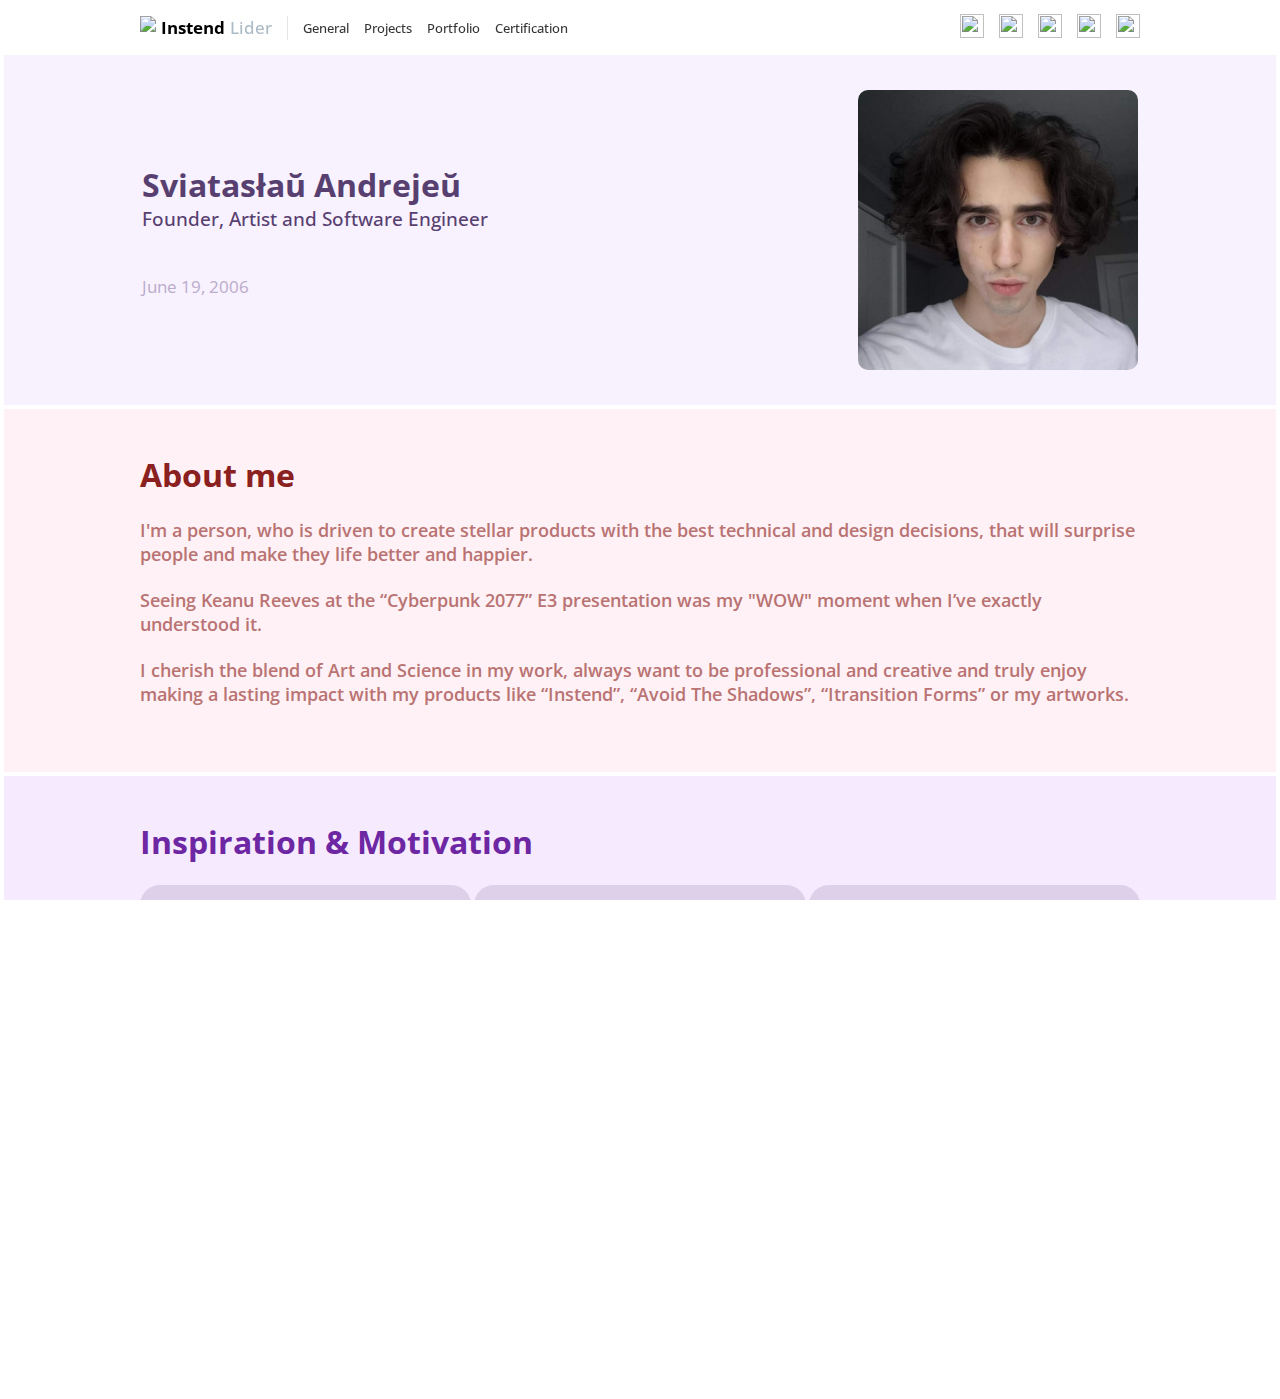
==== commit df41790b: "Bug fixed" ====
--- a/index.html
+++ b/index.html
@@ -42,6 +42,9 @@
                     <a href="https://www.linkedin.com/in/sviatasłaŭ-andrejeŭ-07742a2b2" target=”_blank”>
                         <img src="./src/images/linkedin.webp" class="social-network-image" draggable="false" />
                     </a>
+                    <a href="https://www.instagram.com/astynate/" target=”_blank”>
+                        <img src="./src/images/gmail.png" class="social-network-image" draggable="false" />
+                    </a>
                     <a href="https://github.com/astynate" target=”_blank”>
                         <img src="./src/images/github.png" class="social-network-image" draggable="false" />
                     </a>
@@ -69,6 +72,10 @@
             <img src="./src/images/instagram.png" style="height: 40px; width: 40px;" class="social-network-image" draggable="false" />
         </a>
         <br>
+        <a href="https://www.instagram.com/astynate/" target=”_blank”>
+            <img src="./src/images/gmail.png" style="height: 40px; width: 40px;" class="social-network-image" draggable="false" />
+        </a>
+        <br>
         <a href="https://www.linkedin.com/in/sviatasłaŭ-andrejeŭ-07742a2b2" target=”_blank”>
             <img src="./src/images/linkedin.webp" style="height: 40px; width: 40px;" class="social-network-image" draggable="false" />
         </a>
@@ -81,7 +88,7 @@
         <div class="main-wrapper" style="background: #F8F1FF; padding-top: 0px;">
             <div class="sub-paddings">
                 <div class="two-columns profile">
-                    <div class="left-column">
+                    <div class="left-column" style="grid-gap: 0;">
                         <h1 style="color: #573F70;">Sviatasłaŭ Andrejeŭ</h1>
                         <h3 style="color: #573F70;">Founder, Artist and Software Engineer</h3>
                         <br id="not-necessary">
@@ -98,7 +105,7 @@
             <div class="sub-paddings">
                 <br>
                 <br>
-                <h1 style="color: #B97373;">About me</h1>
+                <h1 style="color: #8a2020;">About me</h1>
                 <br>
                 <span class="paragraph" style="color: #B97373;">I'm a person, who is driven to create stellar products with the best technical and design decisions, that will surprise people and make they life better and happier. </span>
                 <br>
@@ -113,8 +120,9 @@
                 <br>
             </div>
         </div>
-        <div class="main-wrapper" style="background: #F6EAFF; overflow-y: hidden; overflow-x: hidden;">
+        <div class="main-wrapper" style="background: #F6EAFF;">
             <div class="sub-paddings">
+                <br>
                 <br>
                 <h1 style="color: #6E27A3;">Inspiration & Motivation</h1>
                 <br>
@@ -126,6 +134,7 @@
                         msallowfullscreen="msallowfullscreen" 
                         oallowfullscreen="oallowfullscreen" 
                         webkitallowfullscreen="webkitallowfullscreen"
+                        style="background: #dfd0ea;"
                     ></iframe>
                     <iframe 
                         src="https://www.youtube.com/embed/TX9qSaGXFyg"
@@ -134,6 +143,7 @@
                         msallowfullscreen="msallowfullscreen" 
                         oallowfullscreen="oallowfullscreen" 
                         webkitallowfullscreen="webkitallowfullscreen"
+                        style="background: #dfd0ea;"
                     ></iframe>
                     <iframe 
                         src="https://www.youtube.com/embed/MnrJzXM7a6o"
@@ -142,6 +152,7 @@
                         msallowfullscreen="msallowfullscreen" 
                         oallowfullscreen="oallowfullscreen" 
                         webkitallowfullscreen="webkitallowfullscreen"
+                        style="background: #dfd0ea;"
                     ></iframe>
                     <iframe 
                         src="https://www.youtube.com/embed/2-w4Dh_oBis"
@@ -150,14 +161,37 @@
                         msallowfullscreen="msallowfullscreen" 
                         oallowfullscreen="oallowfullscreen" 
                         webkitallowfullscreen="webkitallowfullscreen"
+                        style="background: #dfd0ea;"
+                    ></iframe>
+                    <iframe 
+                        src="https://www.youtube.com/embed/UF8uR6Z6KLc"
+                        allowfullscreen="allowfullscreen"
+                        mozallowfullscreen="mozallowfullscreen" 
+                        msallowfullscreen="msallowfullscreen" 
+                        oallowfullscreen="oallowfullscreen" 
+                        webkitallowfullscreen="webkitallowfullscreen"
+                        style="background: #dfd0ea;"
+                    ></iframe>
+                    <iframe 
+                        src="https://www.youtube.com/embed/nTWkdhmTyVk"
+                        allowfullscreen="allowfullscreen"
+                        mozallowfullscreen="mozallowfullscreen" 
+                        msallowfullscreen="msallowfullscreen" 
+                        oallowfullscreen="oallowfullscreen" 
+                        webkitallowfullscreen="webkitallowfullscreen"
+                        style="background: #dfd0ea;"
                     ></iframe>
                 </div>
+                <br>
+                <br>
+                <br>
                 <br>
             </div>
         </div>
     </div>
-    <br>
-    <br>
+    <footer>
+        <span>© Andreev S. 2024</span>
+    </footer>
     <script src="./src/js/menu.js"></script>
 </body>
 </html--- a/global/global.styles.css
+++ b/global/global.styles.css
@@ -66,6 +66,9 @@
 }
 
 .left-column {
+    display: flex;
+    flex-direction: column;
+    grid-gap: 20px;
     margin-left: auto;
     padding-top: var(--main-column-padding);
     padding-bottom: var(--main-column-padding);
@@ -74,6 +77,9 @@
 }
 
 .right-column {
+    display: flex;
+    flex-direction: column;
+    grid-gap: 20px;
     margin-right: auto;
     padding-top: var(--main-column-padding);
     padding-bottom: var(--main-column-padding);
@@ -103,16 +109,6 @@
     user-select: none;
 }
 
-.paragraph {
-    color: #d3d5e1;
-    font-size: 18px;
-    font-weight: 600;
-}
-
-span {
-    font-size: 17px;
-}
-
 .videos {
     display: grid;
     grid-template-columns: repeat(3, 1fr);
@@ -125,6 +121,12 @@
     aspect-ratio: 16 / 9;
     border: none;
     border-radius: 20px;
+    transition: 0.15s ease;
+    border: 4px solid #dfd0ea;
+}
+
+iframe:hover {
+    border: 4px solid #aa99b5;
 }
 
 li {
@@ -132,27 +134,41 @@
     font-weight: 500;
 }
 
+footer {
+    height: 50px;
+    display: flex;
+    align-items: center;
+    justify-content: center;
+    width: var(--main-content-width);
+    margin-left: auto;
+    margin-right: auto;
+    font-size: 15px;
+    color: #6E27A3;
+}
+
+.padding-top-40 {
+    padding-top: 40px;
+}
+
+@media (max-width: 1000px) {
+    .padding-top-40 {
+        padding-top: 20px;
+    }
+}
+
 @media (max-width: 1200px) {
     body {
-        --main-content-width: 800px;
+        --main-content-width: 85vw;
     }
 }
 
 @media (max-width: 850px) {
-    body {
-        --main-content-width: 95vw;
-    }
-
     .videos {
         grid-template-columns: repeat(2, 1fr);
     }
 }
 
 @media (max-width: 700px) {
-    body {
-        --main-content-width: 85vw;
-    }
-
     .two-columns {
         grid-template-columns: repeat(1, 1fr);
     }
@@ -172,4 +188,29 @@
     #not-necessary {
         display: none;
     }
+
+    .videos {
+        grid-template-columns: repeat(2, 1fr);
+    }
+
+    .column-reverse {
+        display: flex !important;
+        flex-direction: column !important;
+        flex-direction: column-reverse !important;
+        padding: 0 !important;
+    }
+
+    .padding-top-40 {
+        padding-top: 0px;
+    }
+}
+
+@media (max-width: 600px) { 
+    body {
+        --main-content-width: 90vw;
+    }
+
+    .videos {
+        grid-template-columns: repeat(1, 1fr);
+    }
 }--- a/global/global.fonts.css
+++ b/global/global.fonts.css
@@ -0,0 +1,54 @@
+@import url('https://fonts.googleapis.com/css2?family=Open+Sans:ital,wght@0,300..800;1,300..800&display=swap');
+
+* {
+    font-family: "Open Sans", sans-serif;
+}
+
+.paragraph, .paragraph-2 {
+    color: #d3d5e1;
+    font-weight: 600;
+}
+
+.paragraph {
+    font-size: 18px;
+}
+
+.paragraph-2 {
+    font-size: 22px;
+}
+
+span {
+    font-size: 17px;
+}
+
+@media (max-width: 1000px) {
+    h1 {
+        font-size: 24px !important;
+    } 
+
+    .paragraph {
+        font-size: 16px;
+    }
+
+    .paragraph-2 {
+        font-size: 18px;
+    }
+}
+
+@media (max-width: 700px) {
+    h1 {
+        font-size: 24px !important;
+    }  
+    
+    h3 {
+        font-size: 15px !important;
+    }
+
+    .paragraph {
+        font-size: 16px;
+    }
+
+    .paragraph-2 {
+        font-size: 18px;
+    }
+}--- a/src/styles/header.css
+++ b/src/styles/header.css
@@ -64,7 +64,7 @@
 
 .title-wrapper {
     display: flex;
-    font-size: 16px;
+    font-size: 18px;
     grid-gap: 5px;
     padding-right: 15px;
     align-items: center;
@@ -85,6 +85,7 @@
 .social-network-image {
     height: 24px;
     width: 24px;
+    object-fit: contain;
 }
 
 iframe {
@@ -96,8 +97,8 @@
     position: fixed;
     height: 50px;
     width: 50px;
-    top: 3px;
-    left: 10px;
+    top: 2px;
+    left: 2px;
     z-index: 3;
 }
 
@@ -111,15 +112,9 @@
     align-items: center;
 }
 
-.menu-button[id="overflow"] {
-    top: 10px;
-    right: 10px;
-    position: fixed;
-}
-
 .menu-button-line {
-    height: 3px;
-    width: 25px;
+    height: 2px;
+    width: 22px;
     background: #707278;
     transition: 0.25s ease;
 }
@@ -145,10 +140,10 @@
     width: 100vw;
     background: white;
     position: fixed;
+    display: none;
     top: 0px;
     left: 0;
     z-index: 2;
-    display: flex;
     flex-direction: column;
     padding-left: 30px;
     padding-top: 30px;
@@ -159,13 +154,15 @@
 }
 
 .menu[id="opened"] {
-    height: 100svh;
+    height: 100vh;
+    display: flex;
     opacity: 1;
 }
 
 .menu a { 
     text-decoration: none;
     color: #000;
+    width: fit-content;
 }
 
 @media (max-width: 700px) {
@@ -187,14 +184,22 @@
 
     .title-wrapper {
         border: none;
+        padding: 0;
+    }
+
+    .title-wrapper h1 {
+        font-weight: 700;
     }
 
     .title-wrapper h1, .title-wrapper span {
-        border: none;
-        font-size: 21px !important;
+        font-size: 20px !important;
     }
 
     .menu-button {
         display: flex;
     }
+
+    .header .logo {
+        height: 22px;
+    }
 }--- a/src/styles/index.css
+++ b/src/styles/index.css
@@ -20,13 +20,15 @@
 }
 
 .profile .right-column {
-    display: flex;
-    justify-content: end;
+    display: flex !important;
+    flex-direction: row !important;
+    justify-content: end !important;
 }
 
 .profile img {
     height: 280px;
     border-radius: 10px;
+    object-fit: cover;
     width: auto;
 }
 
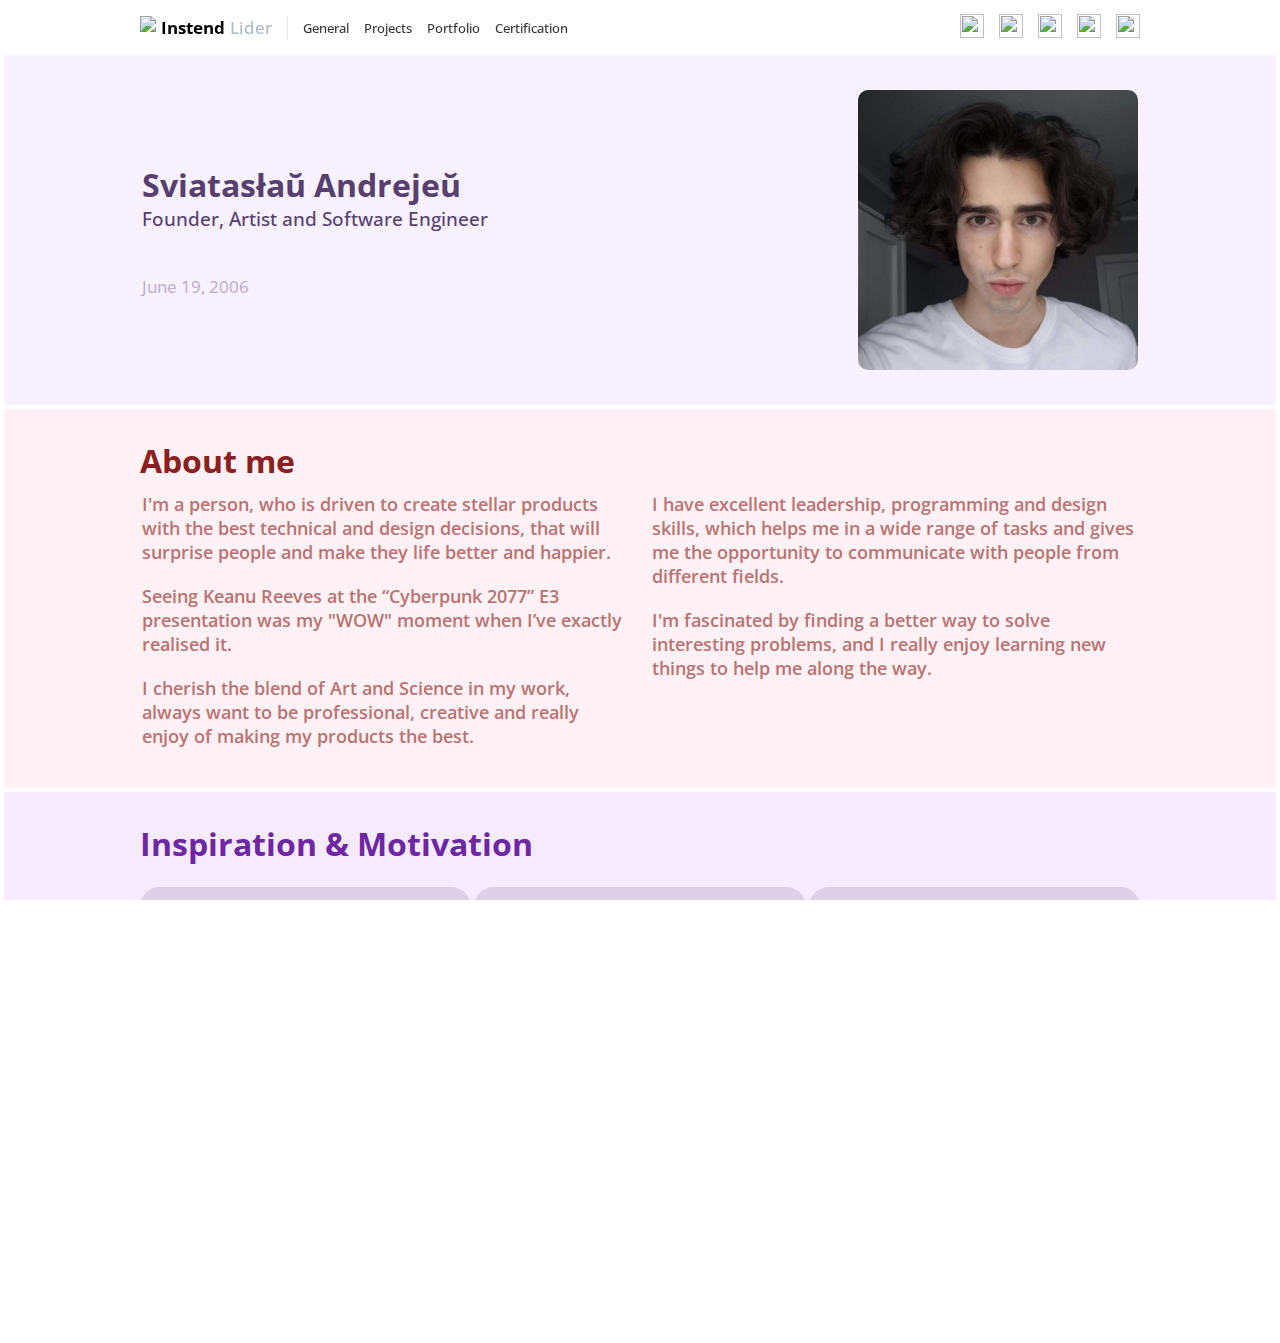
==== commit 9309767b: "Bugs have been fixed." ====
--- a/index.html
+++ b/index.html
@@ -42,7 +42,7 @@
                     <a href="https://www.linkedin.com/in/sviatasłaŭ-andrejeŭ-07742a2b2" target=”_blank”>
                         <img src="./src/images/linkedin.webp" class="social-network-image" draggable="false" />
                     </a>
-                    <a href="https://www.instagram.com/astynate/" target=”_blank”>
+                    <a href="mailto:sicome.a.s@gmail.com">
                         <img src="./src/images/gmail.png" class="social-network-image" draggable="false" />
                     </a>
                     <a href="https://github.com/astynate" target=”_blank”>
@@ -72,7 +72,7 @@
             <img src="./src/images/instagram.png" style="height: 40px; width: 40px;" class="social-network-image" draggable="false" />
         </a>
         <br>
-        <a href="https://www.instagram.com/astynate/" target=”_blank”>
+        <a href="mailto:sicome.a.s@gmail.com">
             <img src="./src/images/gmail.png" style="height: 40px; width: 40px;" class="social-network-image" draggable="false" />
         </a>
         <br>
@@ -85,7 +85,7 @@
         </a>
     </div>
     <div class="margins">
-        <div class="main-wrapper" style="background: #F8F1FF; padding-top: 0px;">
+        <div class="main-wrapper" style="background: #F8F1FF; padding-top: 0px; padding-bottom: 0;">
             <div class="sub-paddings">
                 <div class="two-columns profile">
                     <div class="left-column" style="grid-gap: 0;">
@@ -103,27 +103,22 @@
         </div>
         <div class="main-wrapper" style="background: #FFF1F5;">
             <div class="sub-paddings">
-                <br>
-                <br>
                 <h1 style="color: #8a2020;">About me</h1>
-                <br>
-                <span class="paragraph" style="color: #B97373;">I'm a person, who is driven to create stellar products with the best technical and design decisions, that will surprise people and make they life better and happier. </span>
-                <br>
-                <br>
-                <span class="paragraph" style="color: #B97373;">Seeing Keanu Reeves at the “Cyberpunk 2077” E3 presentation was my "WOW" moment when I’ve exactly understood it.</span>
-                <br>
-                <br>
-                <span class="paragraph" style="color: #B97373;">I cherish the blend of Art and Science in my work, always want to be professional and creative and truly enjoy making a lasting impact with my products like “Instend”, “Avoid The Shadows”, “Itransition Forms” or my artworks.</span>
-                <br>
-                <br>
-                <br>
-                <br>
+                <div class="two-columns">
+                    <div class="left-column">
+                        <span class="paragraph" style="color: #B97373;">I'm a person, who is driven to create stellar products with the best technical and design decisions, that will surprise people and make they life better and happier. </span>
+                        <span class="paragraph" style="color: #B97373;">Seeing Keanu Reeves at the “Cyberpunk 2077” E3 presentation was my "WOW" moment when I’ve exactly realised it.</span>
+                        <span class="paragraph" style="color: #B97373;">I cherish the blend of Art and Science in my work, always want to be professional, creative and really enjoy of making my products the best.</span>
+                    </div>
+                    <div class="right-column">
+                        <span class="paragraph" style="color: #B97373;">I have excellent leadership, programming and design skills, which helps me in a wide range of tasks and gives me the opportunity to communicate with people from different fields.</span>
+                        <span class="paragraph" style="color: #B97373;">I'm fascinated by finding a better way to solve interesting problems, and I really enjoy learning new things to help me along the way.</span>
+                    </div>
+                </div>
             </div>
         </div>
         <div class="main-wrapper" style="background: #F6EAFF;">
             <div class="sub-paddings">
-                <br>
-                <br>
                 <h1 style="color: #6E27A3;">Inspiration & Motivation</h1>
                 <br>
                 <div class="videos">
@@ -182,10 +177,6 @@
                         style="background: #dfd0ea;"
                     ></iframe>
                 </div>
-                <br>
-                <br>
-                <br>
-                <br>
             </div>
         </div>
     </div>
--- a/global/global.styles.css
+++ b/global/global.styles.css
@@ -1,7 +1,7 @@
 body {
     --main-gap: 4px;
     --main-content-width: 1000px;
-    --main-column-padding: 30px;
+    --main-column-padding: 10px;
     --main-column-width: calc(var(--main-content-width) / 2 - var(--main-gap) - var(--main-column-padding));
 }
 
@@ -30,6 +30,8 @@
     width: 100%;
     border-radius: 0px;
     overflow: hidden;
+    padding-top: 30px;
+    padding-bottom: 30px;
     background: var(--main-accent-color);
 }
 
@@ -142,7 +144,8 @@
     width: var(--main-content-width);
     margin-left: auto;
     margin-right: auto;
-    font-size: 15px;
+    font-size: 14px;
+    font-weight: 600;
     color: #6E27A3;
 }
 
--- a/global/global.fonts.css
+++ b/global/global.fonts.css
@@ -23,7 +23,7 @@
 
 @media (max-width: 1000px) {
     h1 {
-        font-size: 24px !important;
+        font-size: 26px !important;
     } 
 
     .paragraph {
@@ -37,11 +37,11 @@
 
 @media (max-width: 700px) {
     h1 {
-        font-size: 24px !important;
+        font-size: 26px !important;
     }  
     
     h3 {
-        font-size: 15px !important;
+        font-size: 16px !important;
     }
 
     .paragraph {
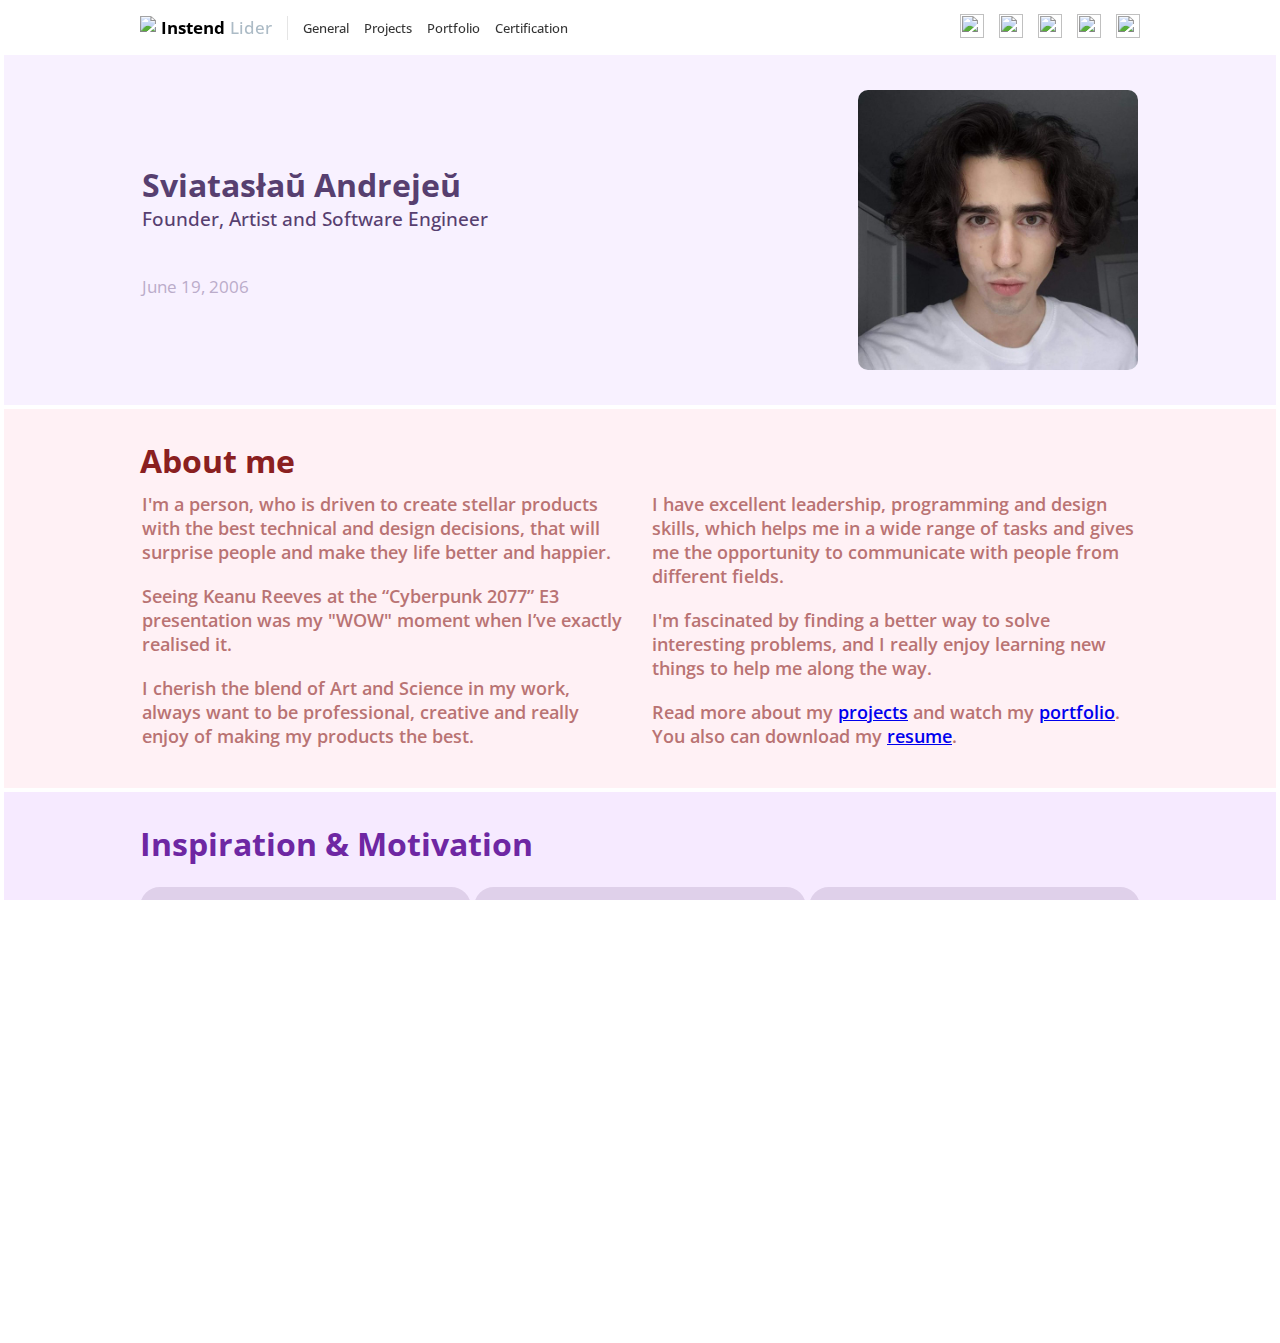
==== commit 72fb335e: "Added content" ====
--- a/index.html
+++ b/index.html
@@ -9,6 +9,7 @@
     <link rel="stylesheet" href="./global/global.colors.css" />
     <link rel="stylesheet" href="./src/styles/header.css" />
     <link rel="stylesheet" href="./src/styles/index.css" />
+    <link rel="icon" href="./src/images/logo.png" type="image/x-icon">
 </head>
 <body>
     <div class="header-wrapper">
@@ -113,6 +114,7 @@
                     <div class="right-column">
                         <span class="paragraph" style="color: #B97373;">I have excellent leadership, programming and design skills, which helps me in a wide range of tasks and gives me the opportunity to communicate with people from different fields.</span>
                         <span class="paragraph" style="color: #B97373;">I'm fascinated by finding a better way to solve interesting problems, and I really enjoy learning new things to help me along the way.</span>
+                        <span class="paragraph" style="color: #B97373;">Read more about my <a href="projects.html">projects</a> and watch my <a href="portfolio.html">portfolio</a>. You also can download my <a href="./src/files/Resume — Andreev S (English).pdf">resume</a>.</span>
                     </div>
                 </div>
             </div>
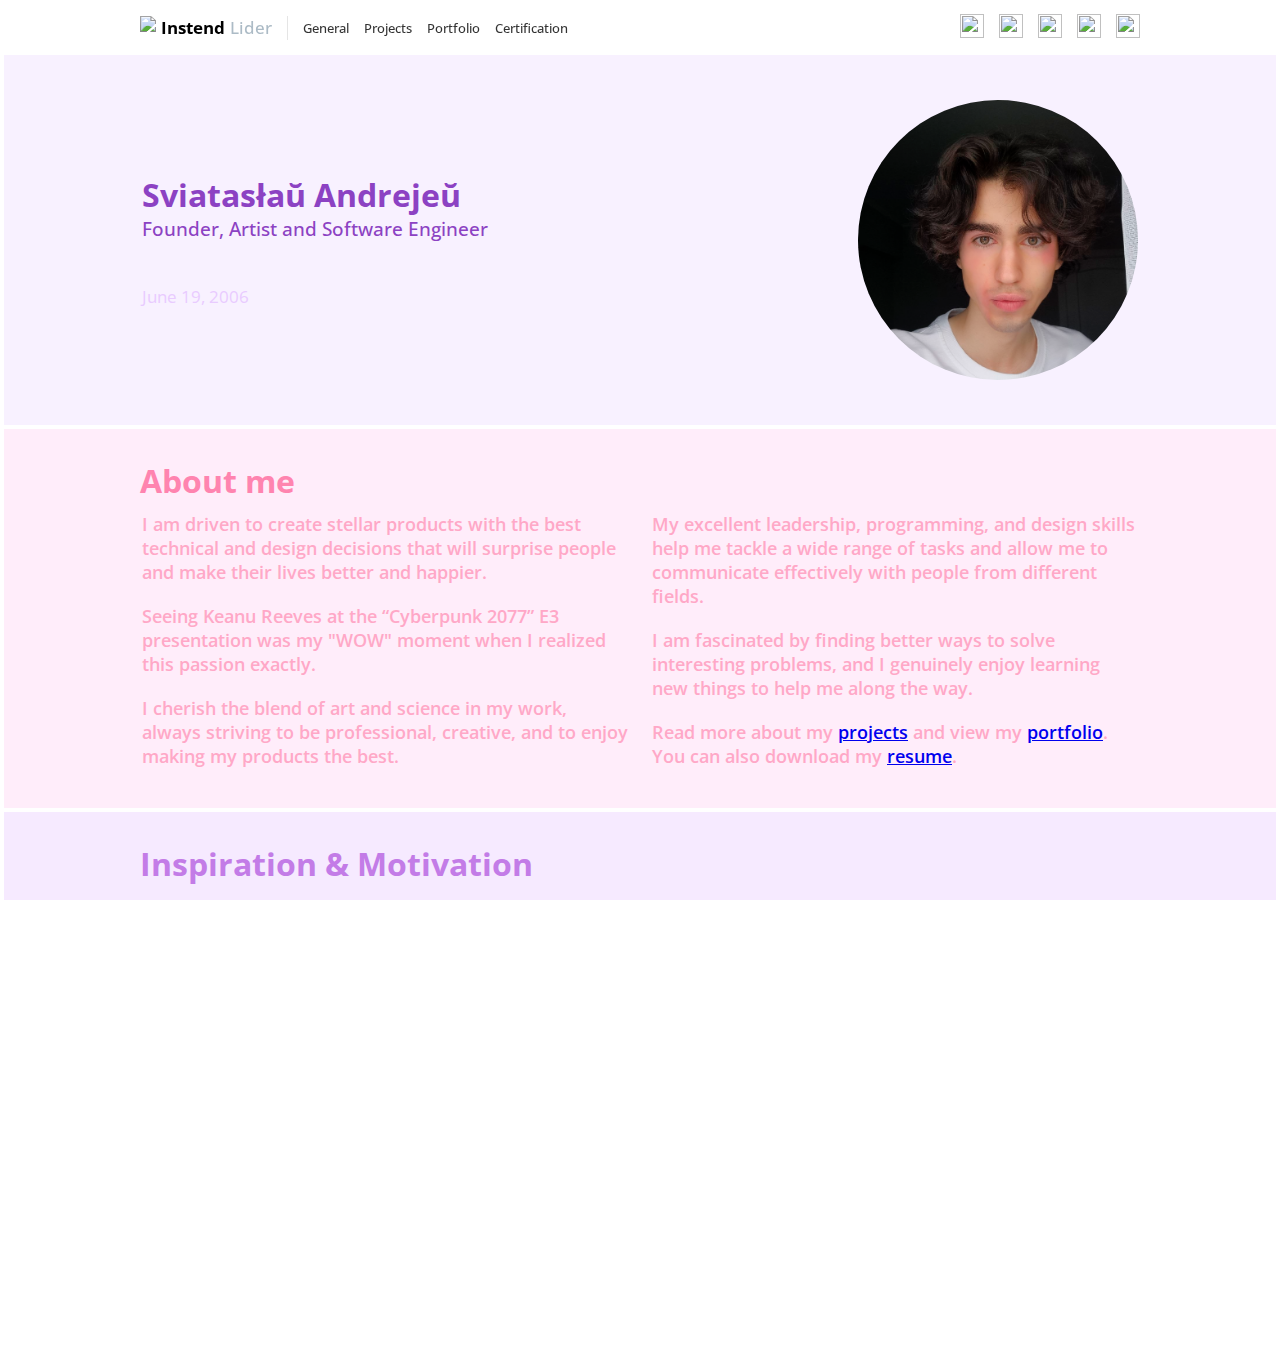
==== commit 336ef79a: "Minor changes" ====
--- a/index.html
+++ b/index.html
@@ -86,42 +86,42 @@
         </a>
     </div>
     <div class="margins">
-        <div class="main-wrapper" style="background: #F8F1FF; padding-top: 0px; padding-bottom: 0;">
+        <div class="main-wrapper" style="background: #F8F1FF; padding-top: 10px; padding-bottom: 10px;">
             <div class="sub-paddings">
                 <div class="two-columns profile">
                     <div class="left-column" style="grid-gap: 0;">
-                        <h1 style="color: #573F70;">Sviatasłaŭ Andrejeŭ</h1>
-                        <h3 style="color: #573F70;">Founder, Artist and Software Engineer</h3>
+                        <h1 style="color: #8C42C3;">Sviatasłaŭ Andrejeŭ</h1>
+                        <h3 style="color: #8C42C3;">Founder, Artist and Software Engineer</h3>
                         <br id="not-necessary">
                         <br id="not-necessary">
-                        <span id="not-necessary" style="color: #BBACCA;">June 19, 2006</span>
+                        <span id="not-necessary" style="color: #E9CBFF;">June 19, 2006</span>
                     </div>
                     <div class="right-column">
-                        <img draggable="false" src="./src/images/astynate-main-photo.jpg" />
+                        <img draggable="false" src="./src/images/astynate-1.png" />
                     </div>
                 </div>
             </div>
         </div>
-        <div class="main-wrapper" style="background: #FFF1F5;">
+        <div class="main-wrapper" style="background: #FFEDFA;">
             <div class="sub-paddings">
-                <h1 style="color: #8a2020;">About me</h1>
+                <h1 style="color: #FF84AF;">About me</h1>
                 <div class="two-columns">
                     <div class="left-column">
-                        <span class="paragraph" style="color: #B97373;">I'm a person, who is driven to create stellar products with the best technical and design decisions, that will surprise people and make they life better and happier. </span>
-                        <span class="paragraph" style="color: #B97373;">Seeing Keanu Reeves at the “Cyberpunk 2077” E3 presentation was my "WOW" moment when I’ve exactly realised it.</span>
-                        <span class="paragraph" style="color: #B97373;">I cherish the blend of Art and Science in my work, always want to be professional, creative and really enjoy of making my products the best.</span>
+                        <span class="paragraph" style="color: #FFA8C7;">I am driven to create stellar products with the best technical and design decisions that will surprise people and make their lives better and happier.</span>
+                        <span class="paragraph" style="color: #FFA8C7;">Seeing Keanu Reeves at the “Cyberpunk 2077” E3 presentation was my "WOW" moment when I realized this passion exactly.</span>
+                        <span class="paragraph" style="color: #FFA8C7;">I cherish the blend of art and science in my work, always striving to be professional, creative, and to enjoy making my products the best.</span>
                     </div>
                     <div class="right-column">
-                        <span class="paragraph" style="color: #B97373;">I have excellent leadership, programming and design skills, which helps me in a wide range of tasks and gives me the opportunity to communicate with people from different fields.</span>
-                        <span class="paragraph" style="color: #B97373;">I'm fascinated by finding a better way to solve interesting problems, and I really enjoy learning new things to help me along the way.</span>
-                        <span class="paragraph" style="color: #B97373;">Read more about my <a href="projects.html">projects</a> and watch my <a href="portfolio.html">portfolio</a>. You also can download my <a href="./src/files/Resume — Andreev S (English).pdf">resume</a>.</span>
+                        <span class="paragraph" style="color: #FFA8C7;">My excellent leadership, programming, and design skills help me tackle a wide range of tasks and allow me to communicate effectively with people from different fields.</span>
+                        <span class="paragraph" style="color: #FFA8C7;">I am fascinated by finding better ways to solve interesting problems, and I genuinely enjoy learning new things to help me along the way.</span>
+                        <span class="paragraph" style="color: #FFA8C7;">Read more about my <a href="projects.html">projects</a> and view my <a href="portfolio.html">portfolio</a>. You can also download my <a href="./src/files/Resume — Andreev S (English).pdf">resume</a>.</span>
                     </div>
                 </div>
             </div>
         </div>
         <div class="main-wrapper" style="background: #F6EAFF;">
             <div class="sub-paddings">
-                <h1 style="color: #6E27A3;">Inspiration & Motivation</h1>
+                <h1 style="color: #C37CE7;">Inspiration & Motivation</h1>
                 <br>
                 <div class="videos">
                     <iframe 
@@ -143,7 +143,7 @@
                         style="background: #dfd0ea;"
                     ></iframe>
                     <iframe 
-                        src="https://www.youtube.com/embed/MnrJzXM7a6o"
+                        src="https://www.youtube.com/embed/VKpaK670U7s"
                         allowfullscreen="allowfullscreen"
                         mozallowfullscreen="mozallowfullscreen" 
                         msallowfullscreen="msallowfullscreen" 
@@ -152,7 +152,7 @@
                         style="background: #dfd0ea;"
                     ></iframe>
                     <iframe 
-                        src="https://www.youtube.com/embed/2-w4Dh_oBis"
+                        src="https://www.youtube.com/embed/KAE5ymVLmZg"
                         allowfullscreen="allowfullscreen"
                         mozallowfullscreen="mozallowfullscreen" 
                         msallowfullscreen="msallowfullscreen" 
@@ -170,7 +170,7 @@
                         style="background: #dfd0ea;"
                     ></iframe>
                     <iframe 
-                        src="https://www.youtube.com/embed/nTWkdhmTyVk"
+                        src="https://www.youtube.com/embed/DRiV4KZBoIY"
                         allowfullscreen="allowfullscreen"
                         mozallowfullscreen="mozallowfullscreen" 
                         msallowfullscreen="msallowfullscreen" 
--- a/global/global.fonts.css
+++ b/global/global.fonts.css
@@ -22,10 +22,6 @@
 }
 
 @media (max-width: 1000px) {
-    h1 {
-        font-size: 26px !important;
-    } 
-
     .paragraph {
         font-size: 16px;
     }
@@ -37,7 +33,7 @@
 
 @media (max-width: 700px) {
     h1 {
-        font-size: 26px !important;
+        font-size: 25px !important;
     }  
     
     h3 {
--- a/src/styles/index.css
+++ b/src/styles/index.css
@@ -27,9 +27,9 @@
 
 .profile img {
     height: 280px;
-    border-radius: 10px;
+    width: 280px;
+    border-radius: 100%;
     object-fit: cover;
-    width: auto;
 }
 
 @media (max-width: 700px) {
@@ -43,6 +43,6 @@
         width: 100%;
         aspect-ratio: 16 / 13;
         object-fit: cover;
-        border-radius: 20px;
+        border-radius: 40px;
     }
 }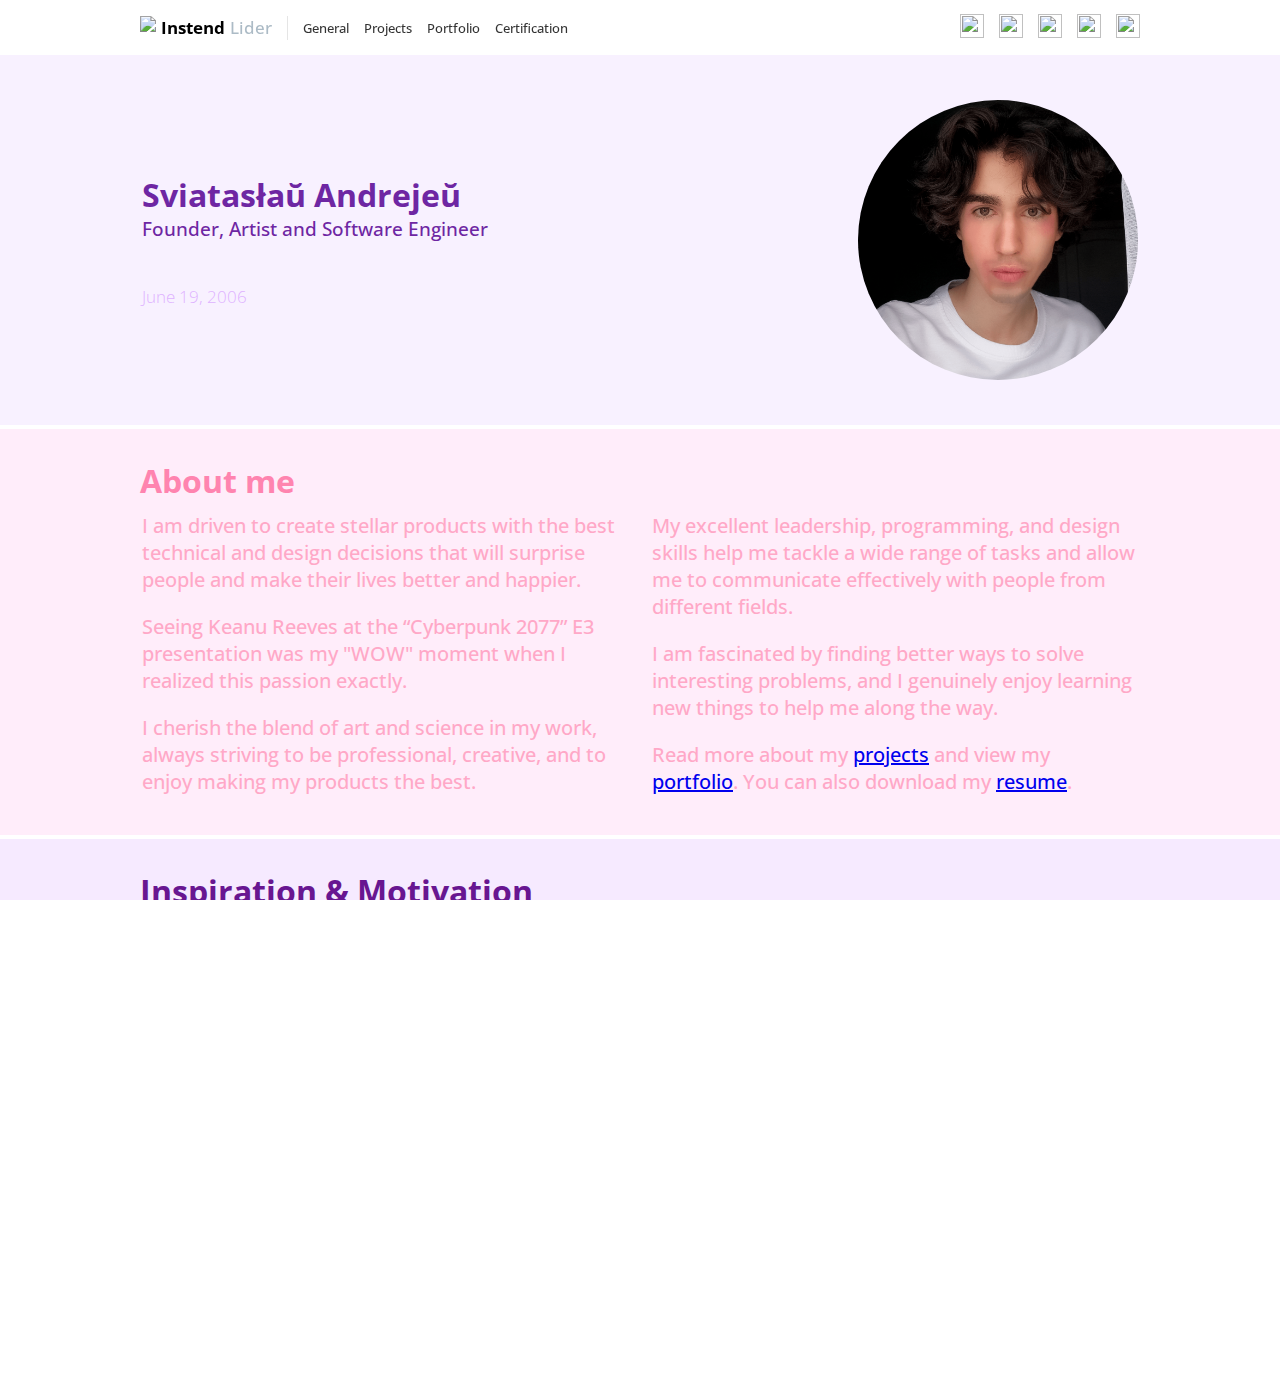
==== commit 039578e7: "!" ====
--- a/index.html
+++ b/index.html
@@ -90,14 +90,14 @@
             <div class="sub-paddings">
                 <div class="two-columns profile">
                     <div class="left-column" style="grid-gap: 0;">
-                        <h1 style="color: #8C42C3;">Sviatasłaŭ Andrejeŭ</h1>
-                        <h3 style="color: #8C42C3;">Founder, Artist and Software Engineer</h3>
+                        <h1 style="color: #6E26A3;">Sviatasłaŭ Andrejeŭ</h1>
+                        <h3 style="color: #6E26A3;">Founder, Artist and Software Engineer</h3>
                         <br id="not-necessary">
                         <br id="not-necessary">
-                        <span id="not-necessary" style="color: #E9CBFF;">June 19, 2006</span>
+                        <span id="not-necessary" style="color: #DFB3FF; font-weight: 300;">June 19, 2006</span>
                     </div>
                     <div class="right-column">
-                        <img draggable="false" src="./src/images/astynate-1.png" />
+                        <img draggable="false" src="./src/images/astynate.png" />
                     </div>
                 </div>
             </div>
@@ -107,21 +107,21 @@
                 <h1 style="color: #FF84AF;">About me</h1>
                 <div class="two-columns">
                     <div class="left-column">
-                        <span class="paragraph" style="color: #FFA8C7;">I am driven to create stellar products with the best technical and design decisions that will surprise people and make their lives better and happier.</span>
-                        <span class="paragraph" style="color: #FFA8C7;">Seeing Keanu Reeves at the “Cyberpunk 2077” E3 presentation was my "WOW" moment when I realized this passion exactly.</span>
-                        <span class="paragraph" style="color: #FFA8C7;">I cherish the blend of art and science in my work, always striving to be professional, creative, and to enjoy making my products the best.</span>
+                        <span class="paragraph" style="color: #FFA8C7; font-weight: 500;">I am driven to create stellar products with the best technical and design decisions that will surprise people and make their lives better and happier.</span>
+                        <span class="paragraph" style="color: #FFA8C7; font-weight: 500;">Seeing Keanu Reeves at the “Cyberpunk 2077” E3 presentation was my "WOW" moment when I realized this passion exactly.</span>
+                        <span class="paragraph" style="color: #FFA8C7; font-weight: 500;">I cherish the blend of art and science in my work, always striving to be professional, creative, and to enjoy making my products the best.</span>
                     </div>
                     <div class="right-column">
-                        <span class="paragraph" style="color: #FFA8C7;">My excellent leadership, programming, and design skills help me tackle a wide range of tasks and allow me to communicate effectively with people from different fields.</span>
-                        <span class="paragraph" style="color: #FFA8C7;">I am fascinated by finding better ways to solve interesting problems, and I genuinely enjoy learning new things to help me along the way.</span>
-                        <span class="paragraph" style="color: #FFA8C7;">Read more about my <a href="projects.html">projects</a> and view my <a href="portfolio.html">portfolio</a>. You can also download my <a href="./src/files/Resume — Andreev S (English).pdf">resume</a>.</span>
+                        <span class="paragraph" style="color: #FFA8C7; font-weight: 500;">My excellent leadership, programming, and design skills help me tackle a wide range of tasks and allow me to communicate effectively with people from different fields.</span>
+                        <span class="paragraph" style="color: #FFA8C7; font-weight: 500;">I am fascinated by finding better ways to solve interesting problems, and I genuinely enjoy learning new things to help me along the way.</span>
+                        <span class="paragraph" style="color: #FFA8C7; font-weight: 500;">Read more about my <a href="projects.html">projects</a> and view my <a href="portfolio.html">portfolio</a>. You can also download my <a href="./src/files/Resume — Andreev S (English).pdf">resume</a>.</span>
                     </div>
                 </div>
             </div>
         </div>
         <div class="main-wrapper" style="background: #F6EAFF;">
             <div class="sub-paddings">
-                <h1 style="color: #C37CE7;">Inspiration & Motivation</h1>
+                <h1 style="color: #681691;">Inspiration & Motivation</h1>
                 <br>
                 <div class="videos">
                     <iframe 
@@ -170,7 +170,7 @@
                         style="background: #dfd0ea;"
                     ></iframe>
                     <iframe 
-                        src="https://www.youtube.com/embed/DRiV4KZBoIY"
+                        src="https://www.youtube.com/embed/2-w4Dh_oBis"
                         allowfullscreen="allowfullscreen"
                         mozallowfullscreen="mozallowfullscreen" 
                         msallowfullscreen="msallowfullscreen" 
--- a/global/global.styles.css
+++ b/global/global.styles.css
@@ -19,8 +19,8 @@
 
 .margins {
     width: auto;
-    margin-left: var(--main-gap);
-    margin-right: var(--main-gap);
+    /* margin-left: var(--main-gap);
+    margin-right: var(--main-gap); */
     display: flex;
     flex-direction: column;
     grid-gap: var(--main-gap);
@@ -157,6 +157,10 @@
     .padding-top-40 {
         padding-top: 20px;
     }
+
+    .main-wrapper {
+        border-radius: 0;
+    }
 }
 
 @media (max-width: 1200px) {
--- a/global/global.fonts.css
+++ b/global/global.fonts.css
@@ -10,7 +10,7 @@
 }
 
 .paragraph {
-    font-size: 18px;
+    font-size: 20px;
 }
 
 .paragraph-2 {
--- a/src/styles/header.css
+++ b/src/styles/header.css
@@ -6,6 +6,7 @@
     top: 0;
     left: 0;
     z-index: 1;
+    z-index: 99999;
 }
 
 .header {
